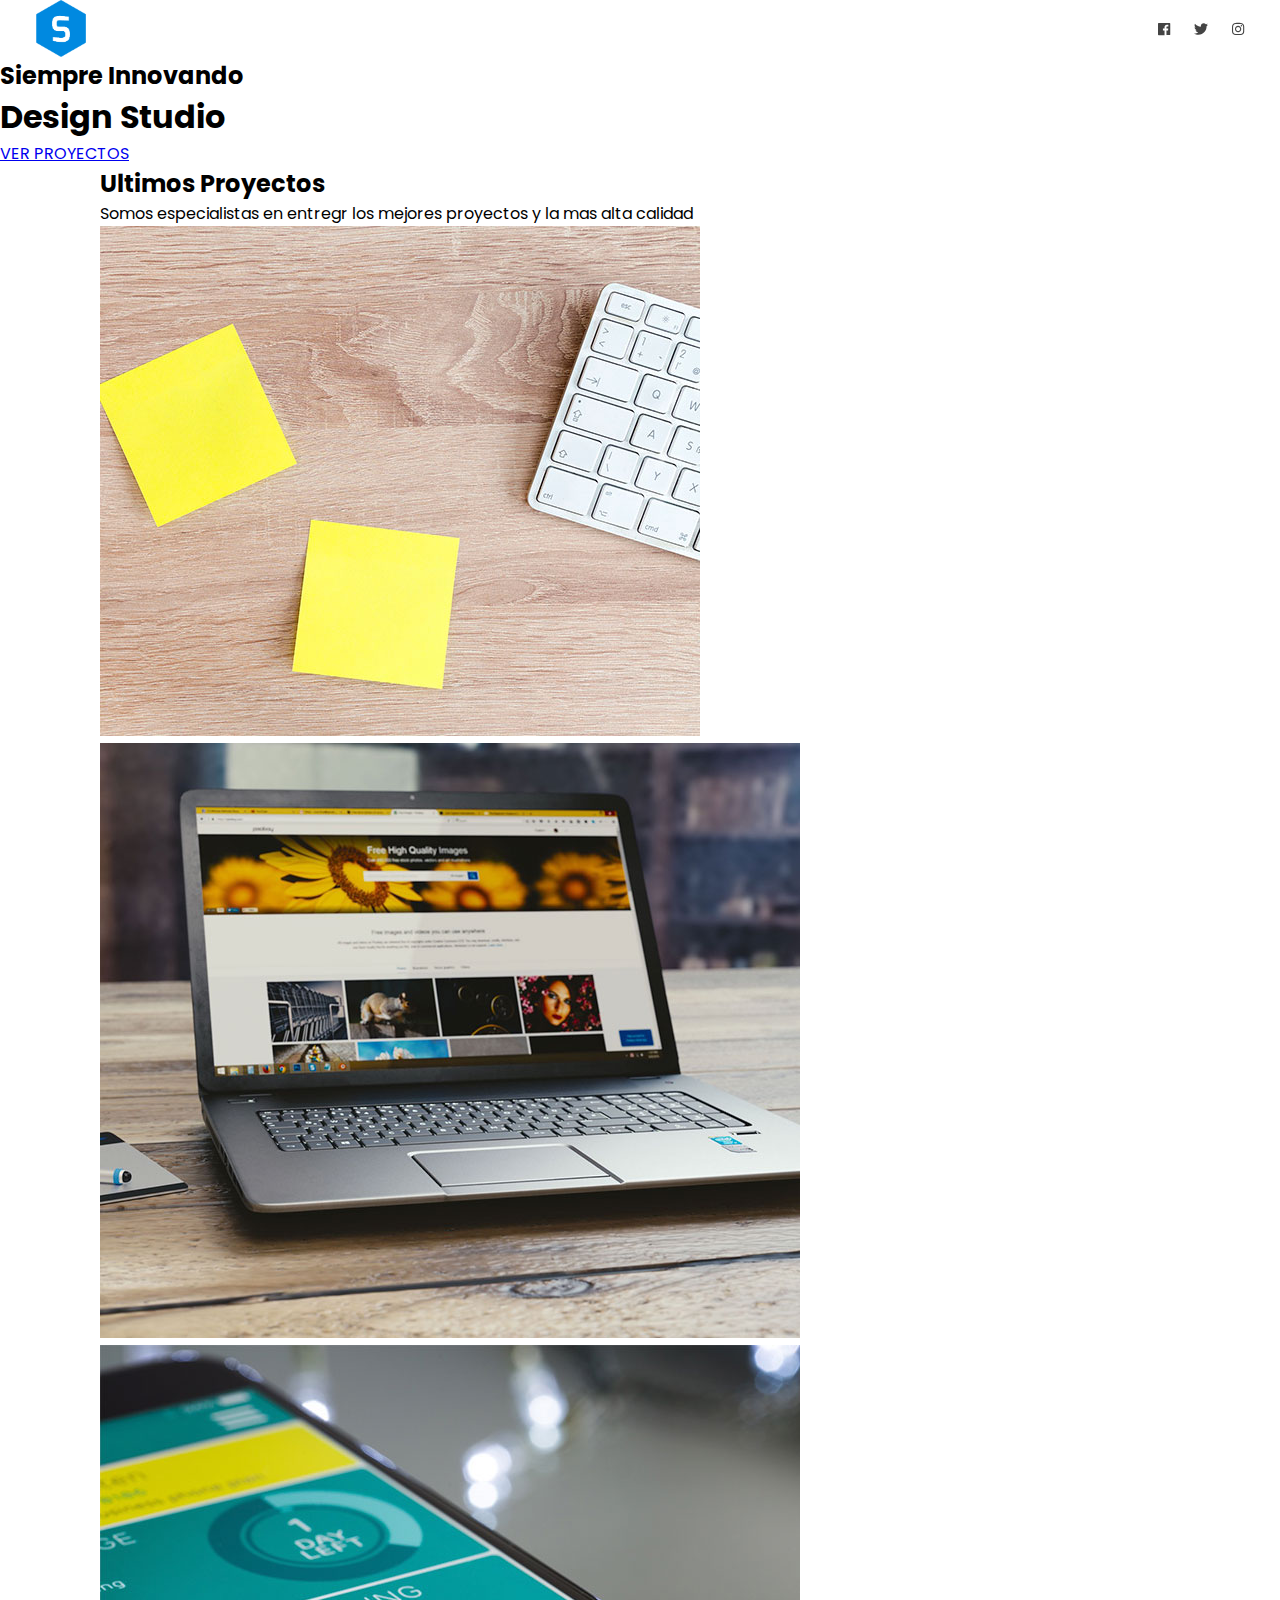
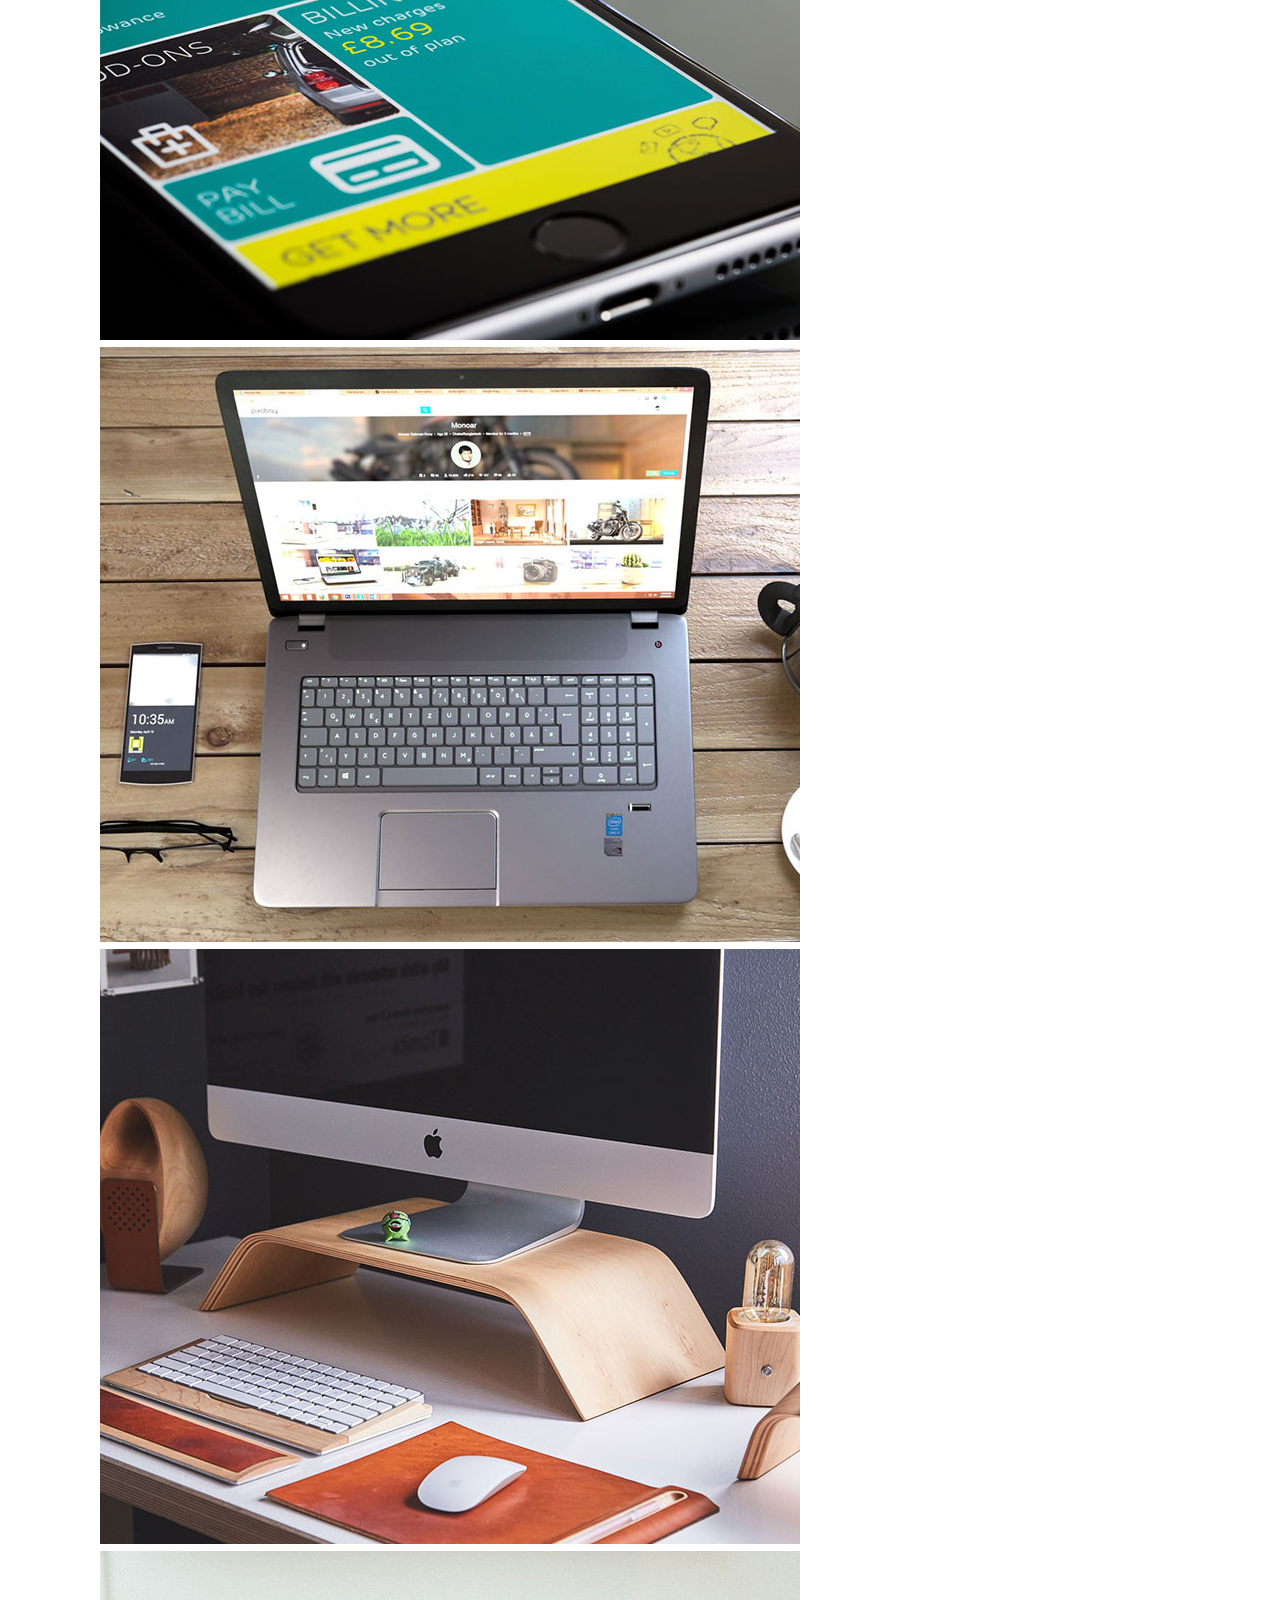
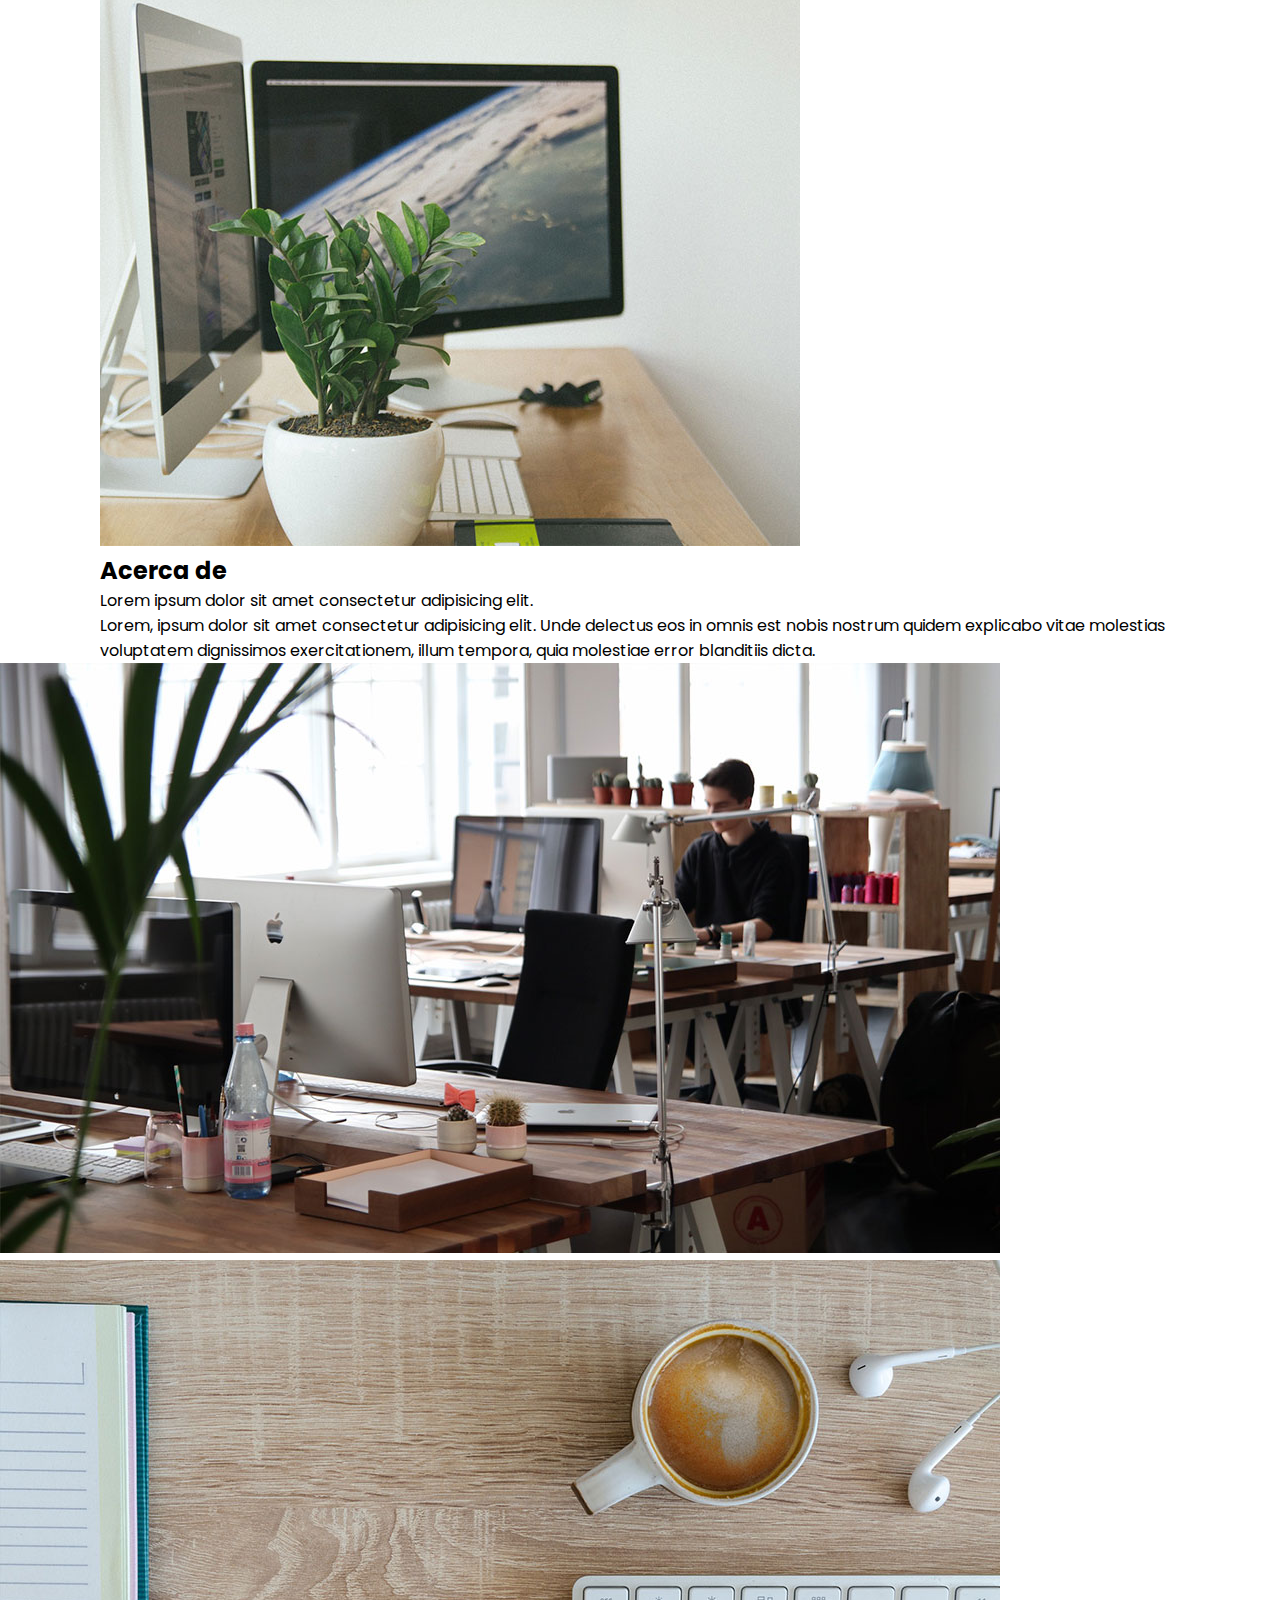
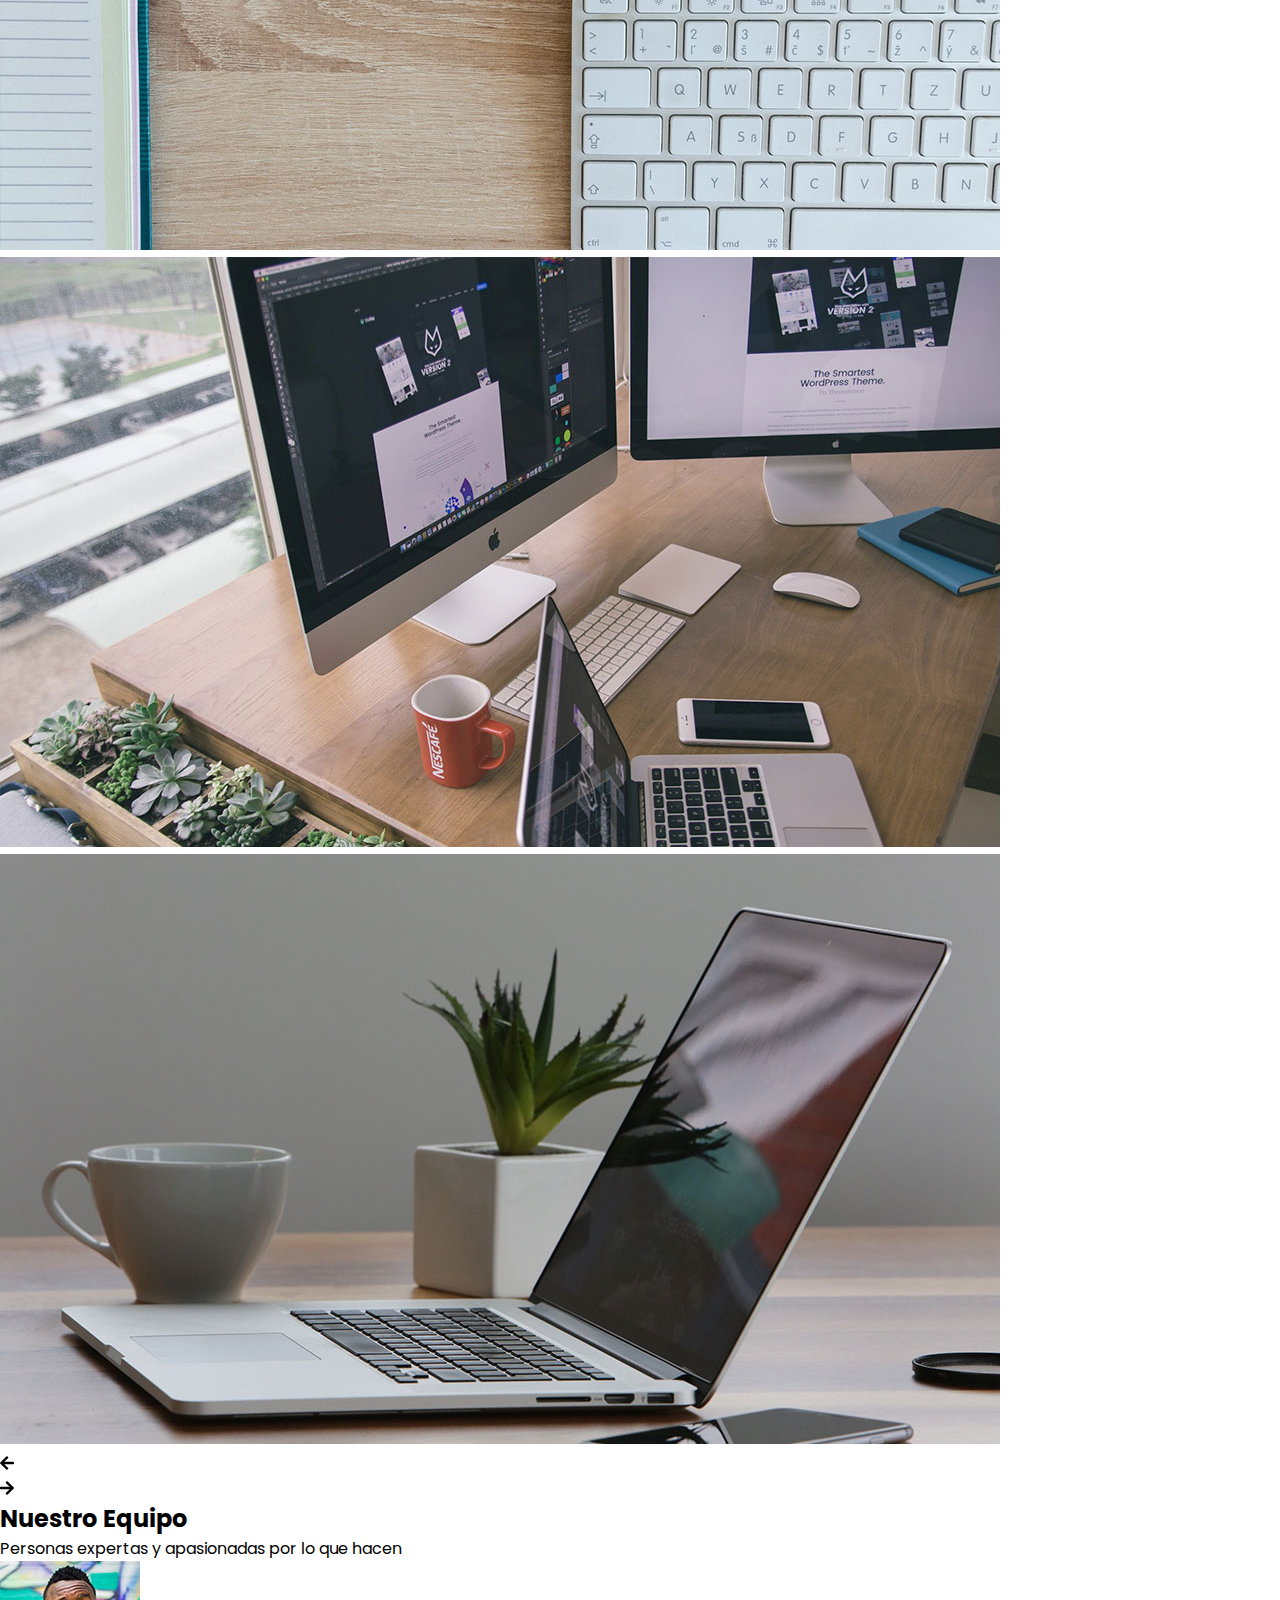
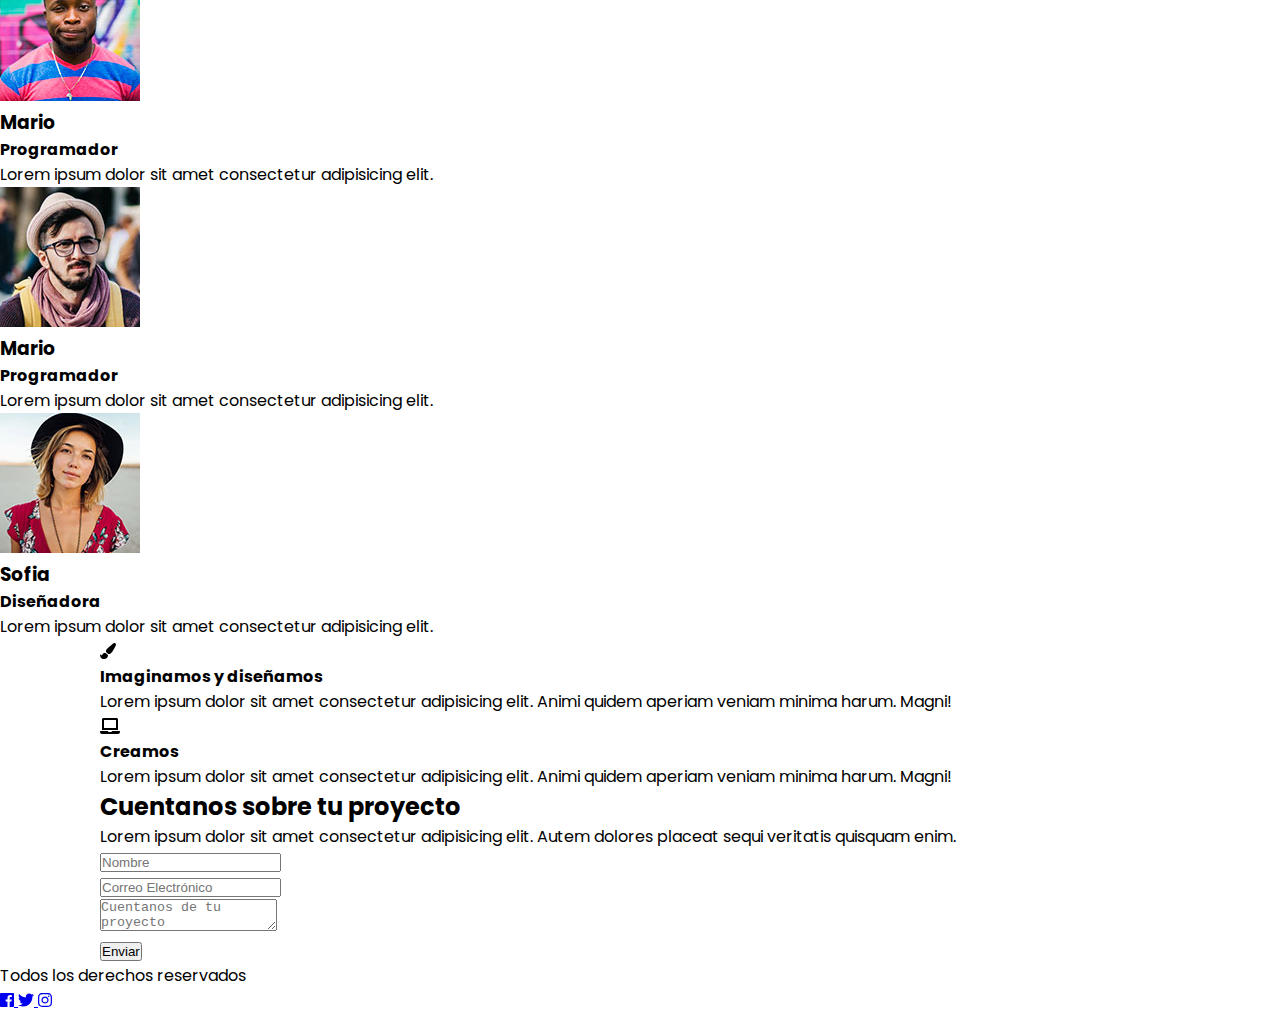
==== index.html @ c98f9ab2 "Estilso encabezado" ====
<!DOCTYPE html>
<html lang="es">

<head>
    <meta charset="UTF-8">
    <meta name="viewport" content="width=device-width, initial-scale=1.0">
    <meta http-equiv="X-UA-Compatible" content="ie=edge">
    <!-- <link rel="stylesheet" href="https://cdnjs.cloudflare.com/ajax/libs/normalize/8.0.1/normalize.min.css" /> -->
    <link rel="stylesheet" href="css/fontawesome.min.css">
    <link href="https://fonts.googleapis.com/css?family=Poppins:300,400,500,700" rel="stylesheet">
    <link rel="stylesheet" href="css/main.css">
    <title>One Page Website</title>
</head>

<body>
    <!-- Enabezado -->
    <header>
        <!-- Version Movil -->
        <div class="menu-mobile">
            <div class="barra">
                <a href="#" class="logo">
                    <img src="img/logotipo.png" alt="Logotipo">
                </a>
                <a href="#" id="btnMenu">
                    <i class="fas fa-bars"></i>
                </a>
            </div>
            <nav class="menu-principal">
                <a href="#" class="volver-arriba">INICIO</a>
                <a href="#" class="scroll-suave">PROYECTOS</a>
                <a href="#" class="scroll-acerdaDe">ACERCA DE</a>
                <a href="#" class="scroll-equipo">NUESTRO EQUIPO</a>
                <a href="#" class="scroll-suave">CONTACTO</a>
            </nav>
        </div>

        <!-- Version Escritorio -->
        <div class="menu-bar-pc">

            <a href="#" class="logo">
                <img src="img/logotipo.png" alt="Logotipo">
            </a>

            <nav class="menu-principal">
                <a href="#" class="volver-arriba">INICIO</a>
                <a href="#" class="scroll-suave">PROYECTOS</a>
                <a href="#" class="scroll-acerdaDe">ACERCA DE</a>
                <a href="#" class="scroll-equipo">NUESTRO EQUIPO</a>
                <a href="#" class="scroll-suave">CONTACTO</a>
            </nav>

            <div class="top-redes">
                <a href="#">
                    <i class="fab fa-facebook"></i>
                </a>
                <a href="#">
                    <i class="fab fa-twitter"></i>
                </a>
                <a href="#">
                    <i class="fab fa-instagram"></i>
                </a>
            </div>

        </div>
    </header>

    <div class="fixed-header" id="fixedheader">

        <a href="#" class="logo">
            <img src="img/logotipo.png" alt="Logotipo">
        </a>

        <nav class="menu-principal">
            <a href="#" class="volver-arriba">INICIO</a>
            <a href="#" class="scroll-suave">PROYECTOS</a>
            <a href="#" class="scroll-acerdaDe">ACERCA DE</a>
            <a href="#" class="scroll-equipo">NUESTRO EQUIPO</a>
            <a href="#" class="scroll-suave">CONTACTO</a>
        </nav>

        <div class="top-redes">
            <a href="#">
                <i class="fab fa-facebook"></i>
            </a>
            <a href="#">
                <i class="fab fa-twitter"></i>
            </a>
            <a href="#">
                <i class="fab fa-instagram"></i>
            </a>
        </div>

    </div>

    <!-- main -->
    <section class="main">
        <!-- Banner principal -->
        <section class="banner-principal">
            <div class="banner" id="banner"> </div>
            <div class="texto-banner">
                <h2>Siempre Innovando</h2>
                <h1>Design Studio</h1>
                <a href="#" class="scroll-suave">VER PROYECTOS</a>
            </div>
        </section>

        <!-- Seccion proyectos -->
        <section class="proyectos" id="proyectos">
            <div class="contenedor">
                <div class="titulo-seccion">
                    <h2>Ultimos Proyectos</h2>
                    <p>Somos especialistas en entregr los mejores proyectos y la mas alta calidad</p>
                </div>
                <div class="galeria-proyectos">
                    <div class="proyecto">
                        <img src="img/proyecto1.jpg" alt="proyecto 1" class="imagen-proyecto">
                    </div>
                    <div class="proyecto">
                        <img src="img/proyecto2.jpg" alt="proyecto 2" class="imagen-proyecto">
                    </div>
                    <div class="proyecto">
                        <img src="img/proyecto3.jpg" alt="proyecto 3" class="imagen-proyecto">
                    </div>
                    <div class="proyecto">
                        <img src="img/proyecto4.jpg" alt="proyecto 4" class="imagen-proyecto">
                    </div>
                    <div class="proyecto">
                        <img src="img/proyecto5.jpg" alt="proyecto 5" class="imagen-proyecto">
                    </div>
                    <div class="proyecto">
                        <img src="img/proyecto6.jpg" alt="proyecto 6" class="imagen-proyecto">
                    </div>
                </div>
            </div>
        </section>

        <!-- Seccion acerca de -->
        <section class="acerca-de" id="acercaDe">
            <div class="contenedor">
                <div class="titulo-seccion">
                    <h2>Acerca de</h2>
                    <p>Lorem ipsum dolor sit amet consectetur adipisicing elit. </p>
                </div>
                <div class="texto-acerca-de">
                    <p>Lorem, ipsum dolor sit amet consectetur adipisicing elit. Unde delectus eos in omnis est nobis
                        nostrum quidem explicabo vitae molestias voluptatem dignissimos exercitationem, illum tempora,
                        quia
                        molestiae error blanditiis dicta.</p>
                </div>
            </div>
        </section>

        <!-- Seccion Slider -->
        <section class="contenedor-slider">
            <div class="slider" id="slider">
                <div class="slide">
                    <img src="img/slide1.jpg" alt="Slide 1">
                </div>
                <div class="slide">
                    <img src="img/slide2.jpg" alt="Slide 2">
                </div>
                <div class="slide">
                    <img src="img/slide3.jpg" alt="Slide 3">
                </div>
                <div class="slide">
                    <img src="img/slide4.jpg" alt="Slide 4">
                </div>
            </div>
            <div class="btn-anterior" id="btnAnterior">
                <i class="fas fa-arrow-left"></i>
            </div>
            <div class="btn-siguiente" id="btnSiguiente">
                <i class="fas fa-arrow-right"></i>
            </div>
        </section>

        <!-- Seccion Nuestro equipo -->
        <section class="nuestro-equipo" id="equipo">
            <div class="contenerdor">
                <div class="titulo-seccion">
                    <h2>Nuestro Equipo</h2>
                    <p>Personas expertas y apasionadas por lo que hacen</p>
                </div>
                <div class="equipo">
                    <!-- Persona 1 -->
                    <div class="persona-equipo">
                        <div class="foto">
                            <img src="img/foto1.jpg" alt="Foto 1">
                        </div>
                        <div class="texto">
                            <h3>Mario</h3>
                            <h4>Programador</h4>
                            <p>Lorem ipsum dolor sit amet consectetur adipisicing elit.</p>
                        </div>
                    </div>
                    <!-- Persona 2 -->
                    <div class="persona-equipo">
                        <div class="foto">
                            <img src="img/foto2.jpg" alt="Foto 2">
                        </div>
                        <div class="texto">
                            <h3>Mario</h3>
                            <h4>Programador</h4>
                            <p>Lorem ipsum dolor sit amet consectetur adipisicing elit.</p>
                        </div>
                    </div>
                    <!-- Persona 3 -->
                    <div class="persona-equipo">
                        <div class="foto">
                            <img src="img/foto3.jpg" alt="Foto 2">
                        </div>
                        <div class="texto">
                            <h3>Sofia</h3>
                            <h4>Diseñadora</h4>
                            <p>Lorem ipsum dolor sit amet consectetur adipisicing elit.</p>
                        </div>
                    </div>
                </div>
            </div>
        </section>

        <!-- Seccion Informacion extra -->
        <section class="infor-extra">
            <div class="contenedor">
                <div class="info">

                    <div class="contenido-info">
                        <div class="icono-info">
                            <i class="fas fa-paint-brush"></i>
                        </div>
                        <div class="texto-info">
                            <h4>Imaginamos y diseñamos</h4>
                            <p>Lorem ipsum dolor sit amet consectetur adipisicing elit. Animi quidem aperiam veniam
                                minima harum. Magni!</p>
                        </div>
                    </div>

                    <div class="contenido-info">
                        <div class="icono-info">
                            <i class="fas fa-laptop"></i>
                        </div>
                        <div class="texto-info">
                            <h4>Creamos</h4>
                            <p>Lorem ipsum dolor sit amet consectetur adipisicing elit. Animi quidem aperiam veniam
                                minima harum. Magni!</p>
                        </div>
                    </div>

                </div>
                <div class="foto"></div>
            </div>
        </section>

        <!-- Seccion contacto -->
        <div class="contacto" id="contacto">
            <div class="contenedor">
                <div class="contenedor-formulario">
                    <div class="formulario">
                        <h2>Cuentanos sobre tu proyecto</h2>
                        <p>Lorem ipsum dolor sit amet consectetur adipisicing elit. Autem dolores placeat sequi
                            veritatis quisquam enim.</p>
                        <form>
                            <div>
                                <input type="text" name="nombre" placeholder="Nombre">
                            </div>
                            <div>
                                <input type="email" name="email" placeholder="Correo Electrónico">
                            </div>
                            <div>
                                <textarea name="mensaje" placeholder="Cuentanos de tu proyecto"></textarea>
                            </div>
                            <div>
                                <input type="submit" name="enviar" value="Enviar">
                            </div>
                        </form>
                    </div>

                    <div class="foto">

                    </div>
                </div>
            </div>
        </div>

    </section>

    <footer>
        <div class="copy">
            <p>Todos los derechos reservados</p>
        </div>
        <div class="footer-redes">
            <a href="#">
                <i class="fab fa-facebook"></i>
            </a>
            <a href="#">
                <i class="fab fa-twitter"></i>
            </a>
            <a href="#">
                <i class="fab fa-instagram"></i>
            </a>
        </div>
    </footer>

    <script src="js/jquery-3.3.1.min.js"></script>
    <script src="js/all.min.js"></script>
    <script src="js/prefixfree.min.js"></script>
    <!-- <script src="js/fontawesome.min.js"></script> -->
</body>

</html>
---- css/main.css ----
/* Estilo Generales */
* {
    margin: 0;
    padding: 0;
    box-sizing: border-box;
}

body {
    font-family: 'Poppins', sans-serif;
    font-size: 16px;
}

.contenedor {
    width: 90%;
    max-width: 1080px;
    margin: 0 auto;
}

/* Estilos encabezado */
.menu-bar-pc {
    width: 100%;
    min-height: 68;
    border-bottom: 1px solid rgba(255, 255, 255, 0.15);
    padding: 0 36px;
    background: transparent;
    display: flex;
    flex-direction: row;
    justify-content: space-between;
    align-items: center;
    /* z.index funciona ala mano con position */
    position: relative;
    z-index: 100;
}

.logo {
    display: inline-block;
    width: 50px;
}

.logo img {
    width: 100%;
    vertical-align: top;
}

.menu-principal a, .top-redes a {
    display: inline-block;
    padding: 0 10px;
    color: #fff;
    text-decoration: none;
    font-weight: 500;
    font-size: 0.875rem;
    letter-spacing: 0;
    line-height: 1.5rem;
    transition: all .3s ease;
}

.menu-principal a:last-child, .top-redes a:last-child {
    padding-right: 0;
}

.top-redes a i {
    font-size: 1rem;
}

.menu-principal a:hover, .top-redes a:hover {
    color: #0089e0;
}

.fixed-header {
    width: 100%;
    min-height: 68px;
    border-bottom: 1px solid rgba(204, 204, 204, 0.5);
    padding: 0 36px;
    background: #fff;
    display: flex;
    flex-direction: row;
    justify-content: space-between;
    align-items: center;
    position: fixed;
    top: 0;
    z-index: 100;
    transition: all .4s ease;
    margin-top: -68px;
}

.fixed-header .menu-principal a, .top-redes a {
    color: #444444;
}

.fixed-header .menu-principal a:hover, .top-redes a:hover {
    color: #0089e0;
}

/* Menu Movil */
.menu-mobile {
    display: none;
}
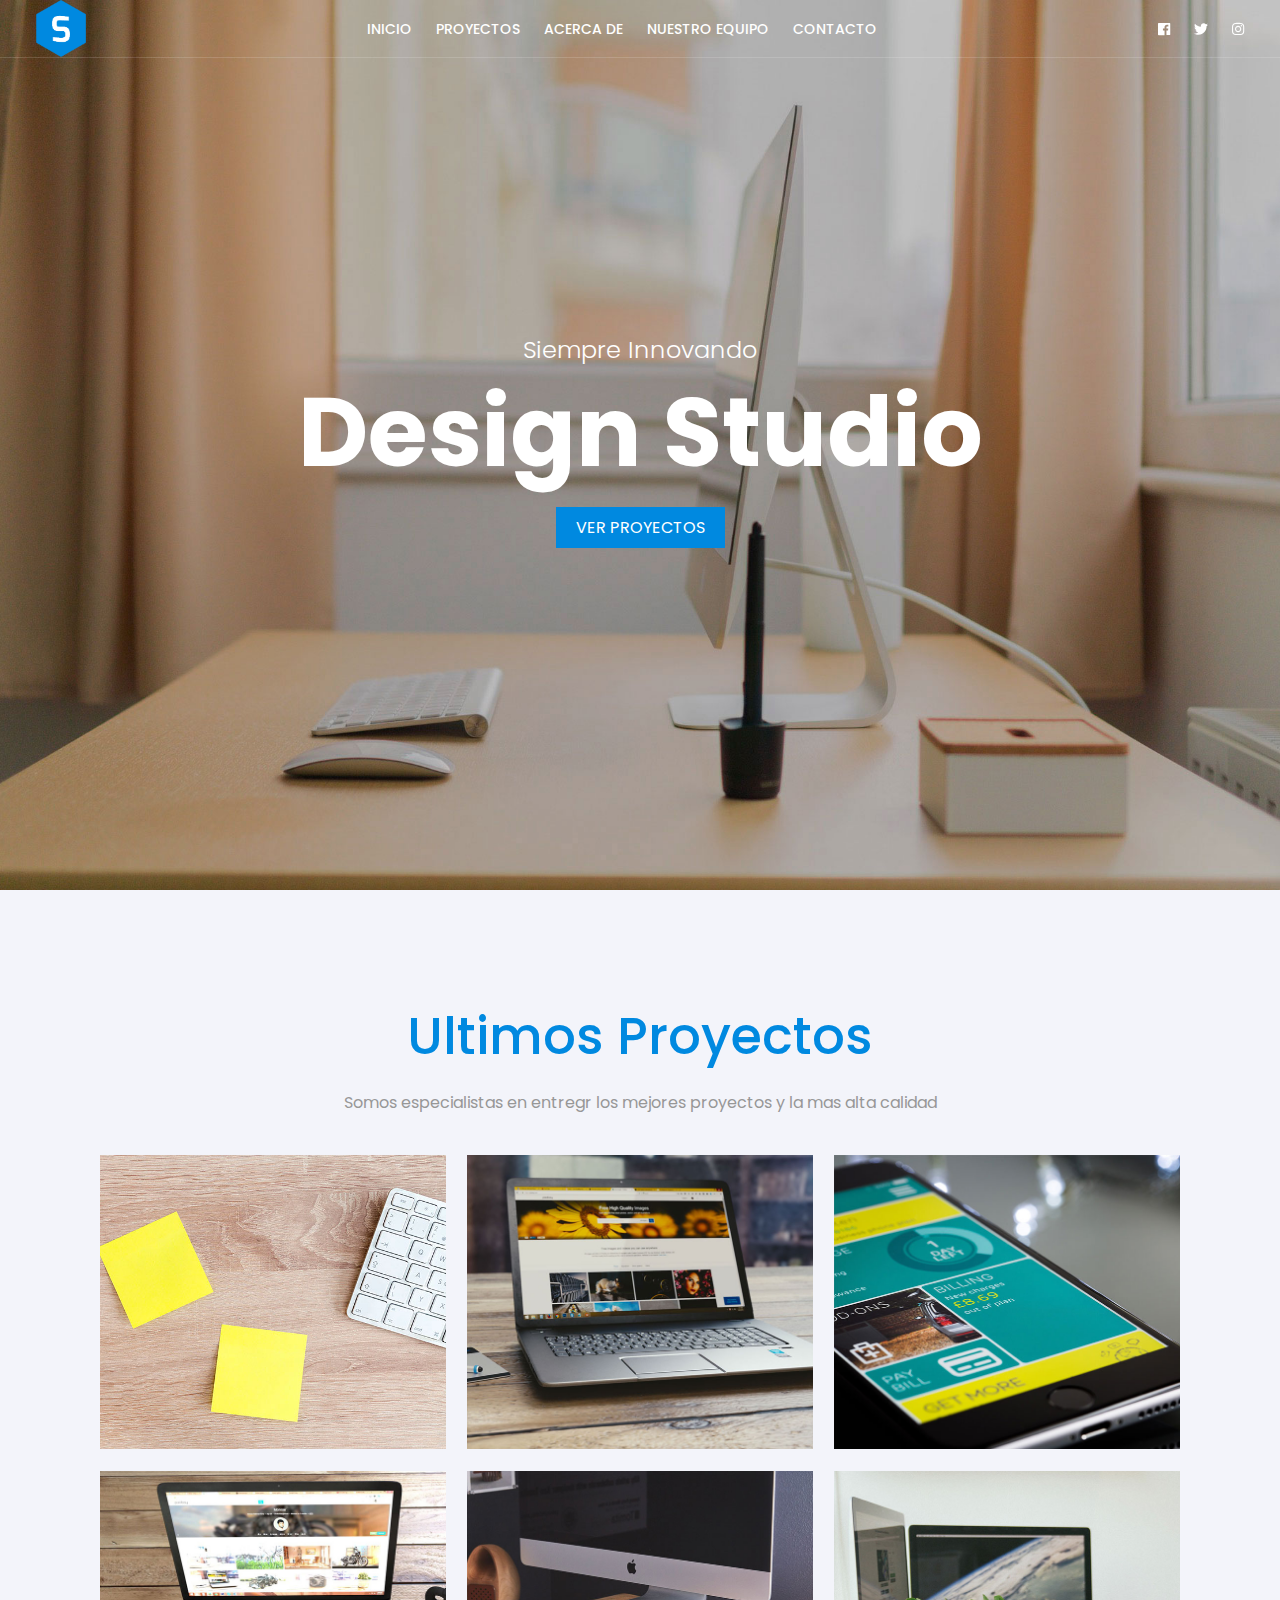
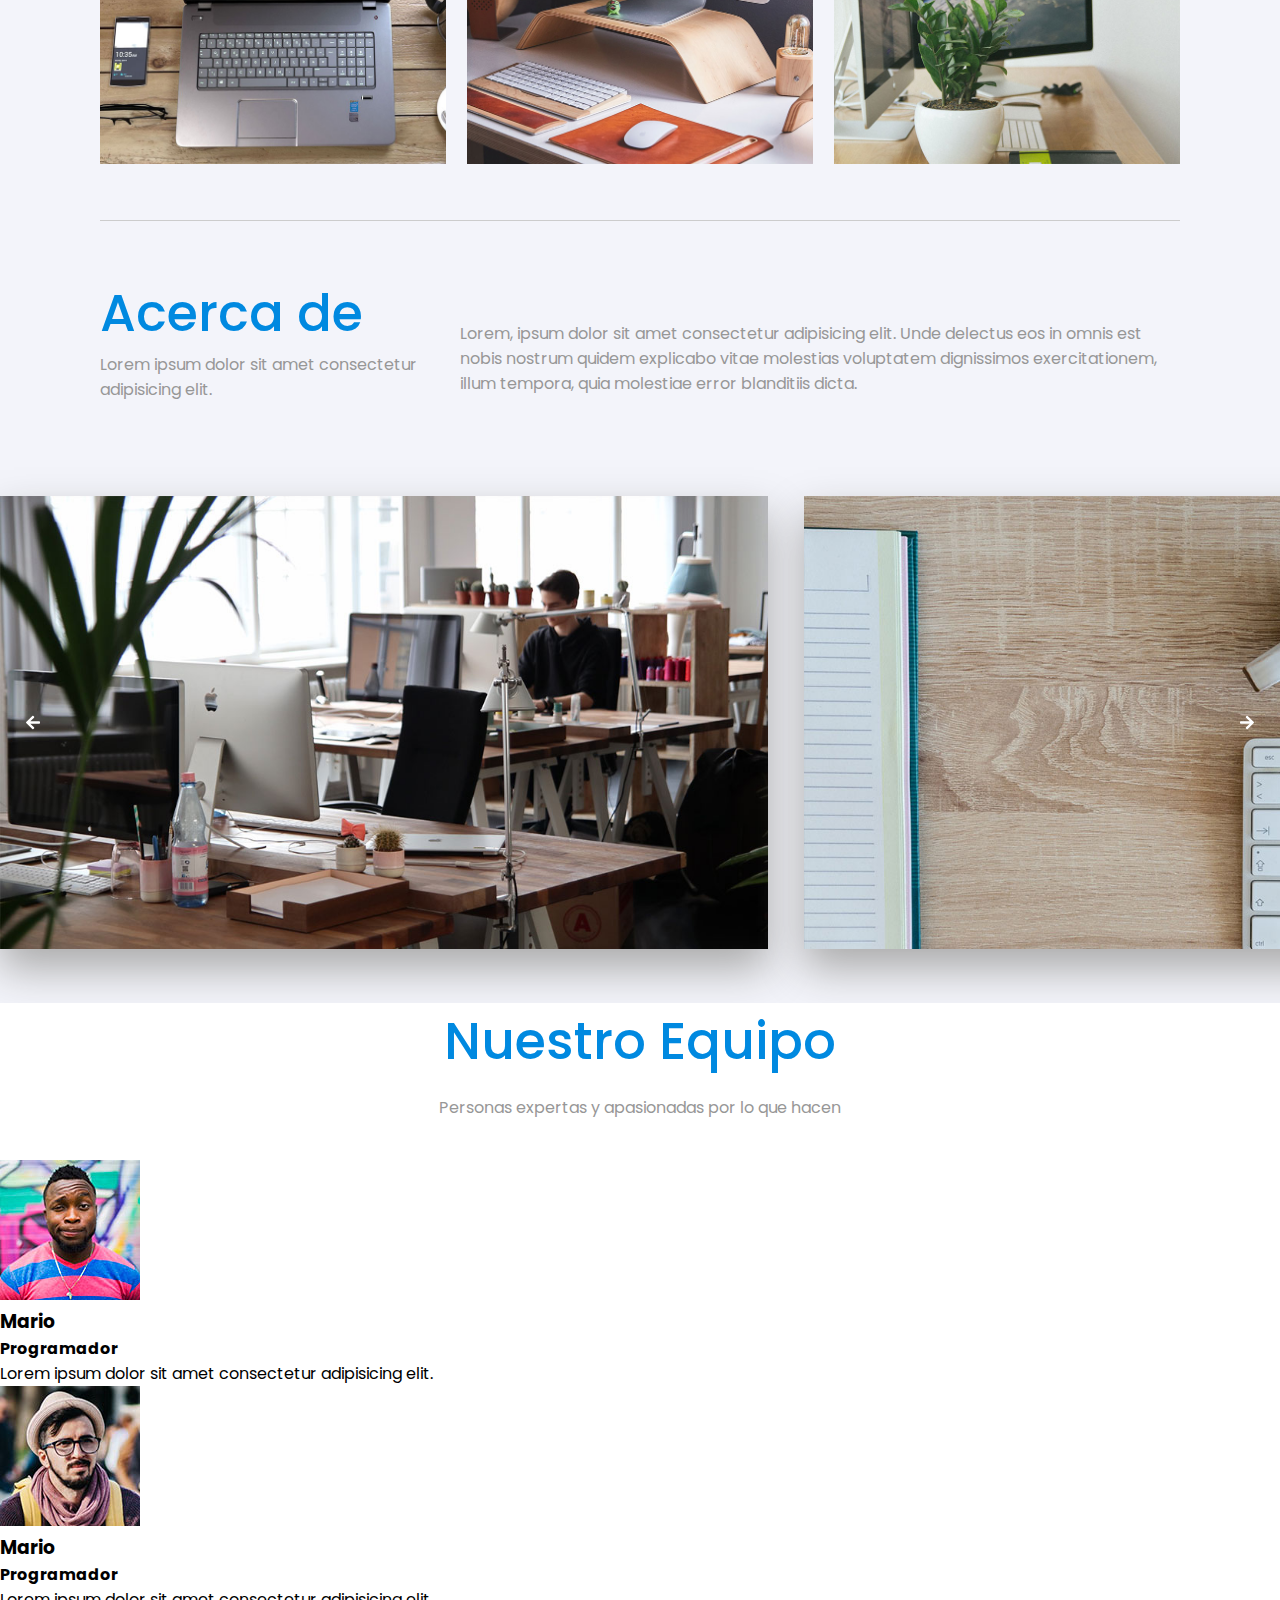
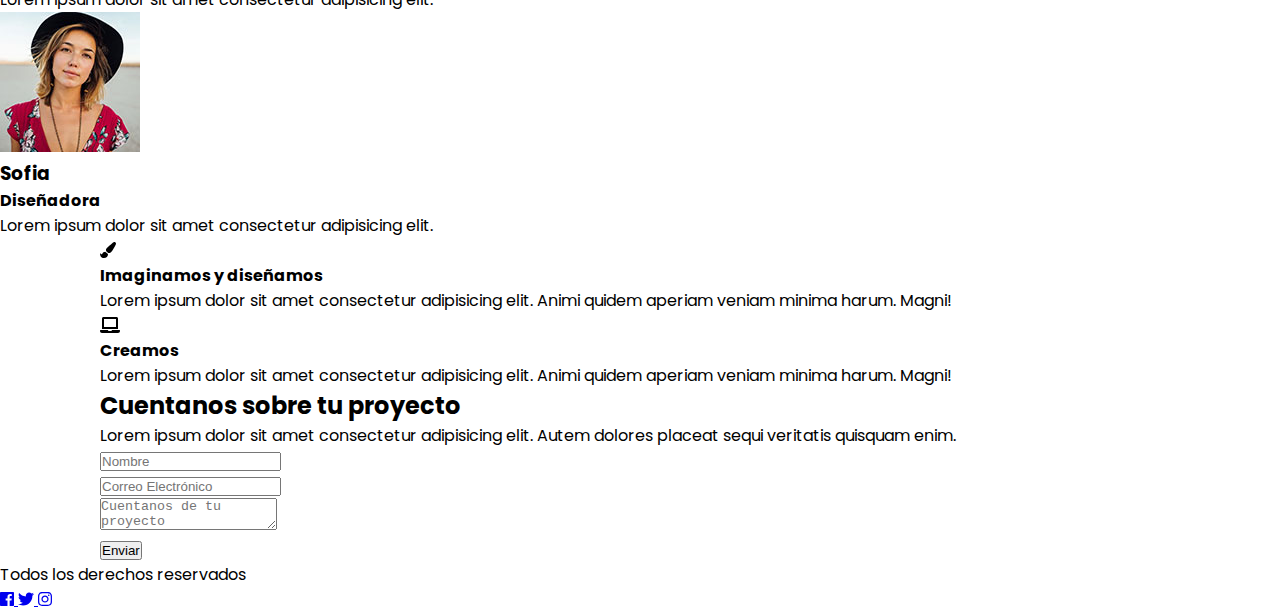
==== commit 4405ba6b: "Agregando estilos a la seccion del slider" ====
--- a/index.html
+++ b/index.html
@@ -167,10 +167,10 @@
                 </div>
             </div>
             <div class="btn-anterior" id="btnAnterior">
-                <i class="fas fa-arrow-left"></i>
+                <i class="fa fa-arrow-left" aria-hidden="true"></i>
             </div>
             <div class="btn-siguiente" id="btnSiguiente">
-                <i class="fas fa-arrow-right"></i>
+                <i class="fa fa-arrow-right" aria-hidden="true"></i>
             </div>
         </section>
 
--- a/css/main.css
+++ b/css/main.css
@@ -1,4 +1,5 @@
 /* Estilo Generales */
+
 * {
     margin: 0;
     padding: 0;
@@ -16,7 +17,26 @@
     margin: 0 auto;
 }
 
+.titulo-seccion {
+    text-align: center;
+    margin-bottom: 40px;
+}
+
+.titulo-seccion h2 {
+    color: #0089e0;
+    font-size: 3.215rem;
+    margin-bottom: 15px;
+    font-weight: 500;
+}
+
+.titulo-seccion p {
+    color: #979797;
+    font-size: 1rem;
+    font-weight: 400;
+}
+
 /* Estilos encabezado */
+
 .menu-bar-pc {
     width: 100%;
     min-height: 68;
@@ -42,7 +62,8 @@
     vertical-align: top;
 }
 
-.menu-principal a, .top-redes a {
+.menu-principal a,
+.top-redes a {
     display: inline-block;
     padding: 0 10px;
     color: #fff;
@@ -54,7 +75,8 @@
     transition: all .3s ease;
 }
 
-.menu-principal a:last-child, .top-redes a:last-child {
+.menu-principal a:last-child,
+.top-redes a:last-child {
     padding-right: 0;
 }
 
@@ -62,7 +84,8 @@
     font-size: 1rem;
 }
 
-.menu-principal a:hover, .top-redes a:hover {
+.menu-principal a:hover,
+.top-redes a:hover {
     color: #0089e0;
 }
 
@@ -83,15 +106,196 @@
     margin-top: -68px;
 }
 
-.fixed-header .menu-principal a, .top-redes a {
+.fixed-header .menu-principal a,
+.fixed-header .top-redes a {
     color: #444444;
 }
 
-.fixed-header .menu-principal a:hover, .top-redes a:hover {
+.fixed-header .menu-principal a:hover,
+.top-redes a:hover {
     color: #0089e0;
 }
 
 /* Menu Movil */
+
 .menu-mobile {
     display: none;
+}
+
+/* Estilos MAIN */
+
+/* Banner principal */
+
+.main {
+    width: 100%;
+    margin-top: -68px;
+}
+
+.main .banner-principal {
+    width: 100%;
+    position: relative;
+}
+
+.main .banner-principal .banner {
+    width: 100%;
+    height: 100vh;
+    background-image: url('../img/banner.jpg');
+    background-repeat: no-repeat;
+    background-position: center;
+    background-size: cover;
+    background-attachment: fixed;
+}
+
+.main .banner-principal .texto-banner {
+    display: inline-block;
+    width: 90%;
+    position: absolute;
+    top: 50%;
+    left: 50%;
+    transform: translate(-50%, -50%);
+    text-align: center;
+}
+
+.main .banner-principal .texto-banner h2 {
+    font-weight: 300;
+    color: #fff;
+    margin-bottom: 20px;
+}
+
+.main .banner-principal .texto-banner h1 {
+    font-size: 6.0625rem;
+    font-weight: 700;
+    line-height: 90px;
+    color: #fff;
+    margin-bottom: 30px;
+}
+
+.main .banner-principal .texto-banner a {
+    text-decoration: none;
+    display: inline-block;
+    padding: 8px 20px;
+    background: #0089e0;
+    color: #fff;
+    transition: all .7s ease;
+}
+
+.main .banner-principal .texto-banner a:hover {
+    background: #fff;
+    color: #0089e0;
+}
+
+/* Proyectos */
+
+.main .proyectos {
+    background: #f3f4fa;
+    padding: 108px 0 54px 0;
+}
+
+.main .proyectos .galeria-proyectos {
+    display: flex;
+    flex: row;
+    flex-wrap: wrap;
+    justify-content: space-between;
+    padding-bottom: 34px;
+    border-bottom: 1px solid #ccc;
+}
+
+.main .proyectos .galeria-proyectos .proyecto {
+    width: 32%;
+    margin-bottom: 2%;
+    cursor: pointer;
+}
+
+.main .proyectos .galeria-proyectos .proyecto img {
+    width: 100%;
+    vertical-align: top;
+}
+
+/* Modal fondos proyectos*/
+
+/* Seccion acerca de */
+
+.main .acerca-de {
+    background: #f3f4fa;
+}
+
+.main .acerca-de .contenedor {
+    display: flex;
+    flex-direction: row;
+    flex-wrap: wrap;
+    align-items: center;
+}
+
+.main .acerca-de .contenedor .titulo-seccion {
+    width: 33.33%;
+    text-align: left;
+}
+
+.main .acerca-de .contenedor .titulo-seccion h2 {
+    margin-bottom: 0;
+}
+
+.main .acerca-de .texto-acerca-de {
+    width: 66.66%;
+    text-align: left;
+}
+
+.main .acerca-de .texto-acerca-de p {
+    color: #979797;
+    font-size: 1rem;
+    font-weight: 400;
+}
+
+/* Seccion slider */
+
+.main .contenedor-slider {
+    width: 100%;
+    overflow: hidden;
+    background: #F3F4FA;
+    padding: 54px 0;
+    position: relative;
+}
+
+.main .contenedor-slider .slider {
+    width: 400%;
+    display: flex;
+}
+
+.main .contenedor-slider .slider .slide {
+    width: 15%;
+    max-width: 950px;
+    margin-right: 0.7%;
+    box-shadow: 0px 20px 40px #aaa;
+}
+
+.main .contenedor-slider .slider .slide img {
+    width: 100%;
+    vertical-align: top;
+}
+
+.main .contenedor-slider .btn-anterior,
+.main .contenedor-slider .btn-siguiente {
+    display: inline-block;
+    cursor: pointer;
+    position: absolute;
+    top: 50%;
+    transform: translateY(-50%);
+}
+
+.main .contenedor-slider .btn-anterior {
+    left: 2%;
+}
+
+.main .contenedor-slider .btn-siguiente {
+    right: 2%;
+}
+
+.main .contenedor-slider .btn-anterior .fa-arrow-left,
+.main .contenedor-slider .btn-siguiente .fa-arrow-right {
+    color: #fff;
+}
+
+.main .contenedor-slider .btn-anterior .fa-arrow-left:hover,
+.main .contenedor-slider .btn-siguiente .fa-arrow-right:hover {
+    color: #0089E0;
 }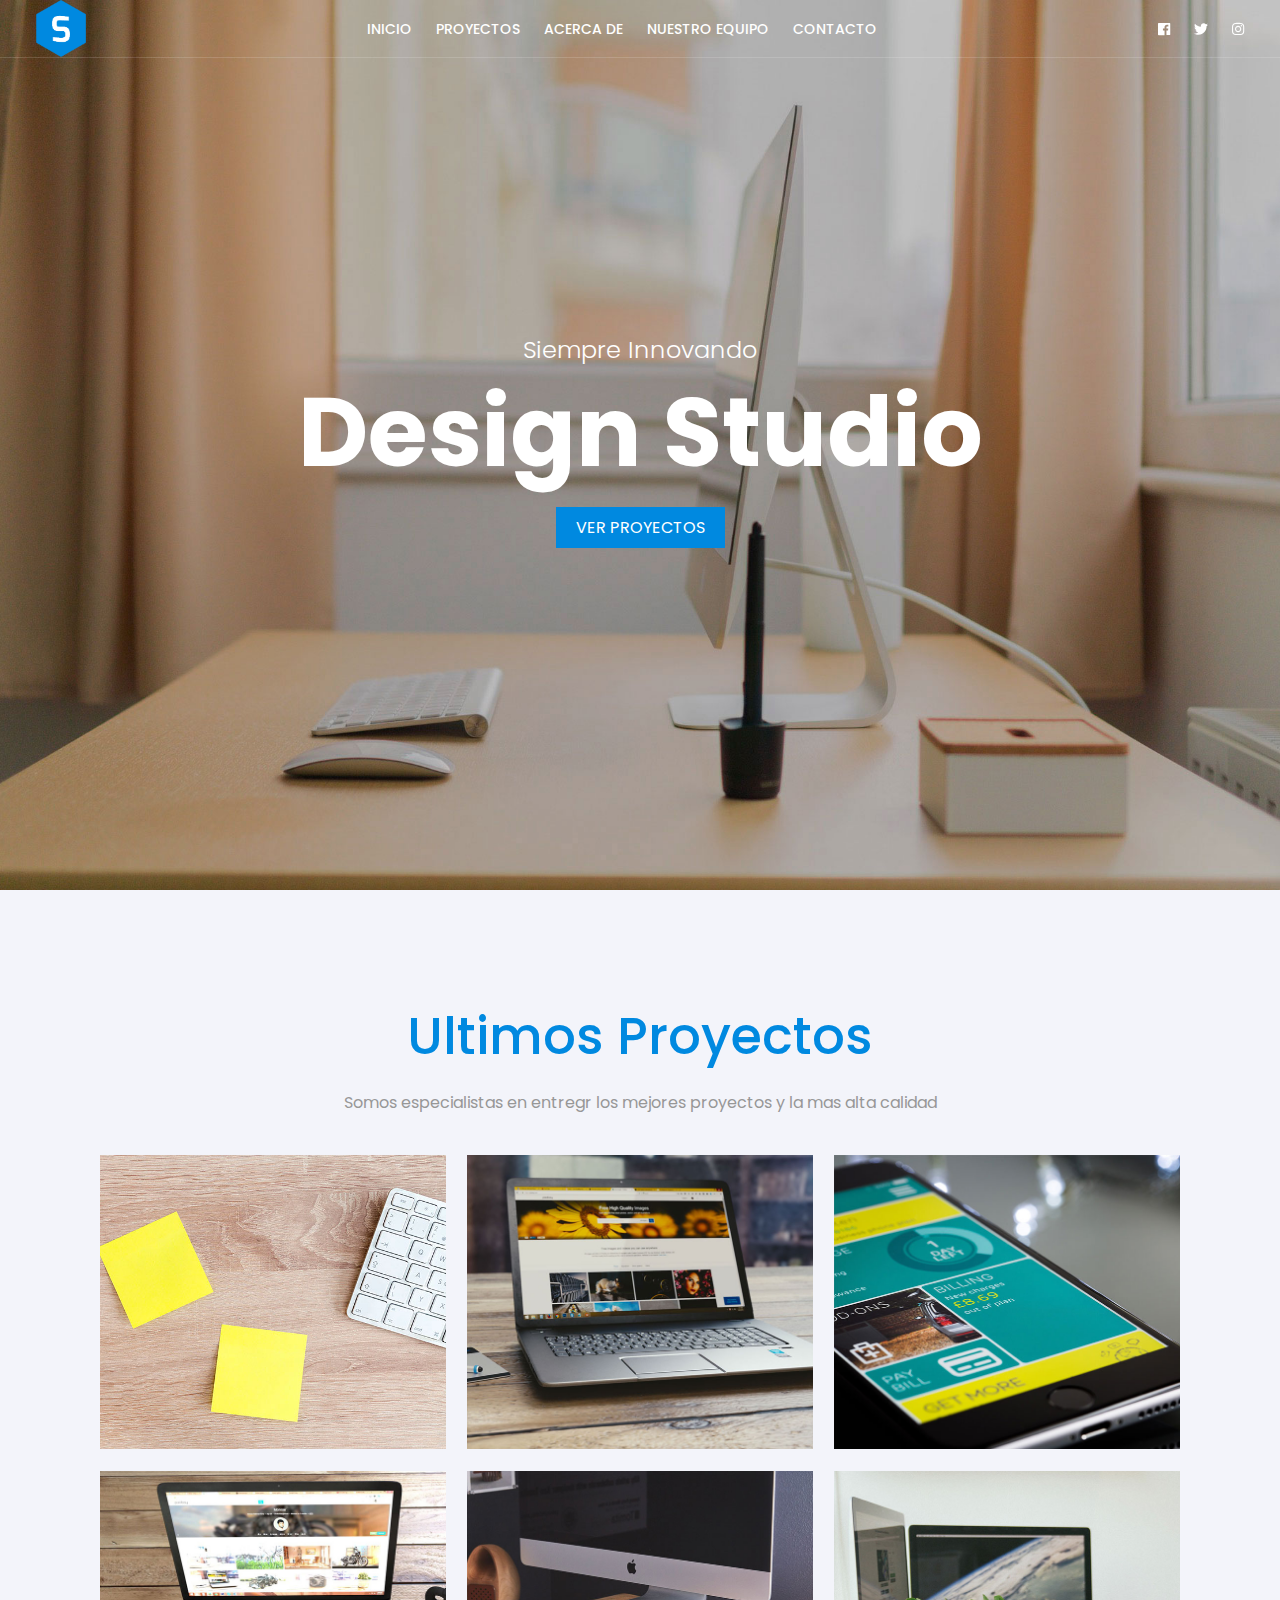
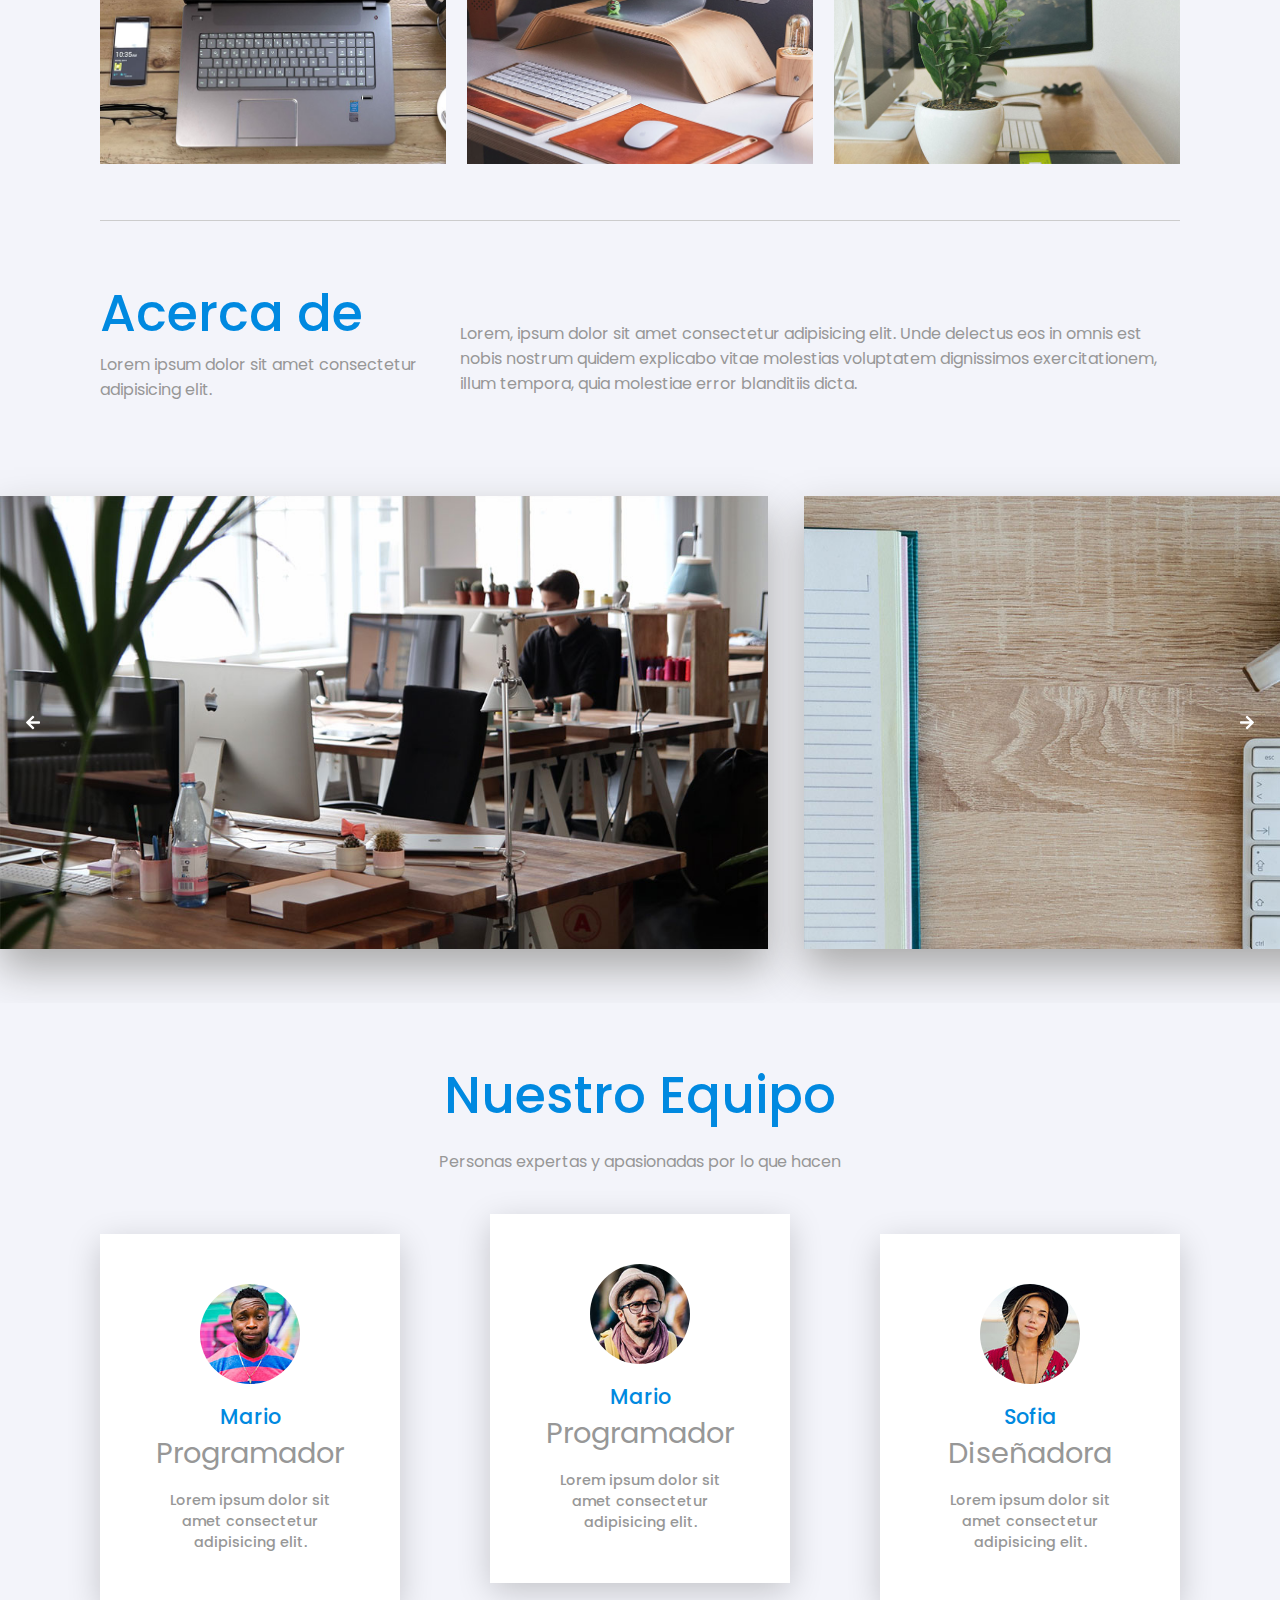
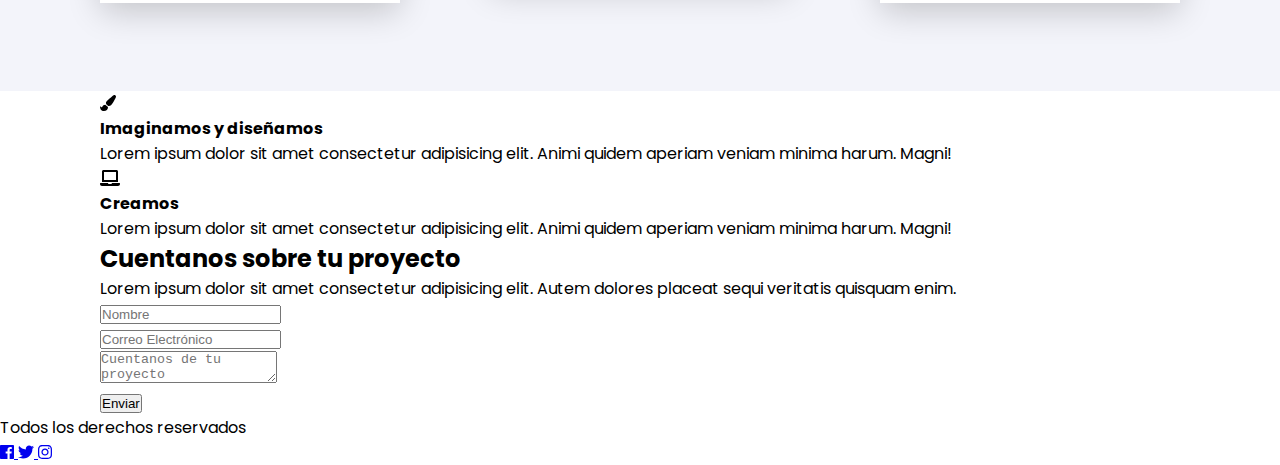
==== commit a298a4f3: "Aplicacion estilso ala seccion nuestro equipo" ====
--- a/index.html
+++ b/index.html
@@ -176,7 +176,7 @@
 
         <!-- Seccion Nuestro equipo -->
         <section class="nuestro-equipo" id="equipo">
-            <div class="contenerdor">
+            <div class="contenedor">
                 <div class="titulo-seccion">
                     <h2>Nuestro Equipo</h2>
                     <p>Personas expertas y apasionadas por lo que hacen</p>
@@ -215,6 +215,7 @@
                             <p>Lorem ipsum dolor sit amet consectetur adipisicing elit.</p>
                         </div>
                     </div>
+
                 </div>
             </div>
         </section>
--- a/css/main.css
+++ b/css/main.css
@@ -298,4 +298,65 @@
 .main .contenedor-slider .btn-anterior .fa-arrow-left:hover,
 .main .contenedor-slider .btn-siguiente .fa-arrow-right:hover {
     color: #0089E0;
+}
+
+/* Seccion nuestros equipo */
+
+.main .nuestro-equipo {
+    background: #F3F4FA;
+    padding-top: 54px;
+    padding-bottom: 108px;
+}
+
+.main .nuestro-equipo .equipo {
+    display: flex;
+    flex-direction: row;
+    flex-wrap: wrap;
+    justify-content: space-between;
+}
+
+.main .nuestro-equipo .equipo .persona-equipo:first-child,
+.main .nuestro-equipo .equipo .persona-equipo:last-child {
+    position: relative;
+    top: 20px;
+}
+
+.main .nuestro-equipo .equipo .persona-equipo {
+    background: #fff;
+    padding: 50px;
+    width: 100%;
+    max-width: 300px;
+    box-shadow: 0px 9px 32px -1px rgba(0, 0, 0, 0.2);
+    text-align: center;
+}
+
+.main .nuestro-equipo .equipo .persona-equipo .foto {
+    width: 50%;
+    max-width: 100px;
+    display: inline-block;
+    margin-bottom: 10px;
+}
+
+.main .nuestro-equipo .equipo .persona-equipo .foto img {
+    width: 100%;
+    border-radius: 100%;
+}
+
+.main .nuestro-equipo .equipo .persona-equipo .texto h3 {
+    font-size: 1.3rem;
+    font-weight: 500;
+    color: #0089E0;
+}
+
+.main .nuestro-equipo .equipo .persona-equipo .texto h4 {
+    font-size: 1.8rem;
+    font-weight: 400;
+    color: #979797;
+    margin-bottom: 15px;
+}
+
+.main .nuestro-equipo .equipo .persona-equipo .texto p {
+    font-size: 0.9rem;
+    font-weight: 500;
+    color: #979797;
 }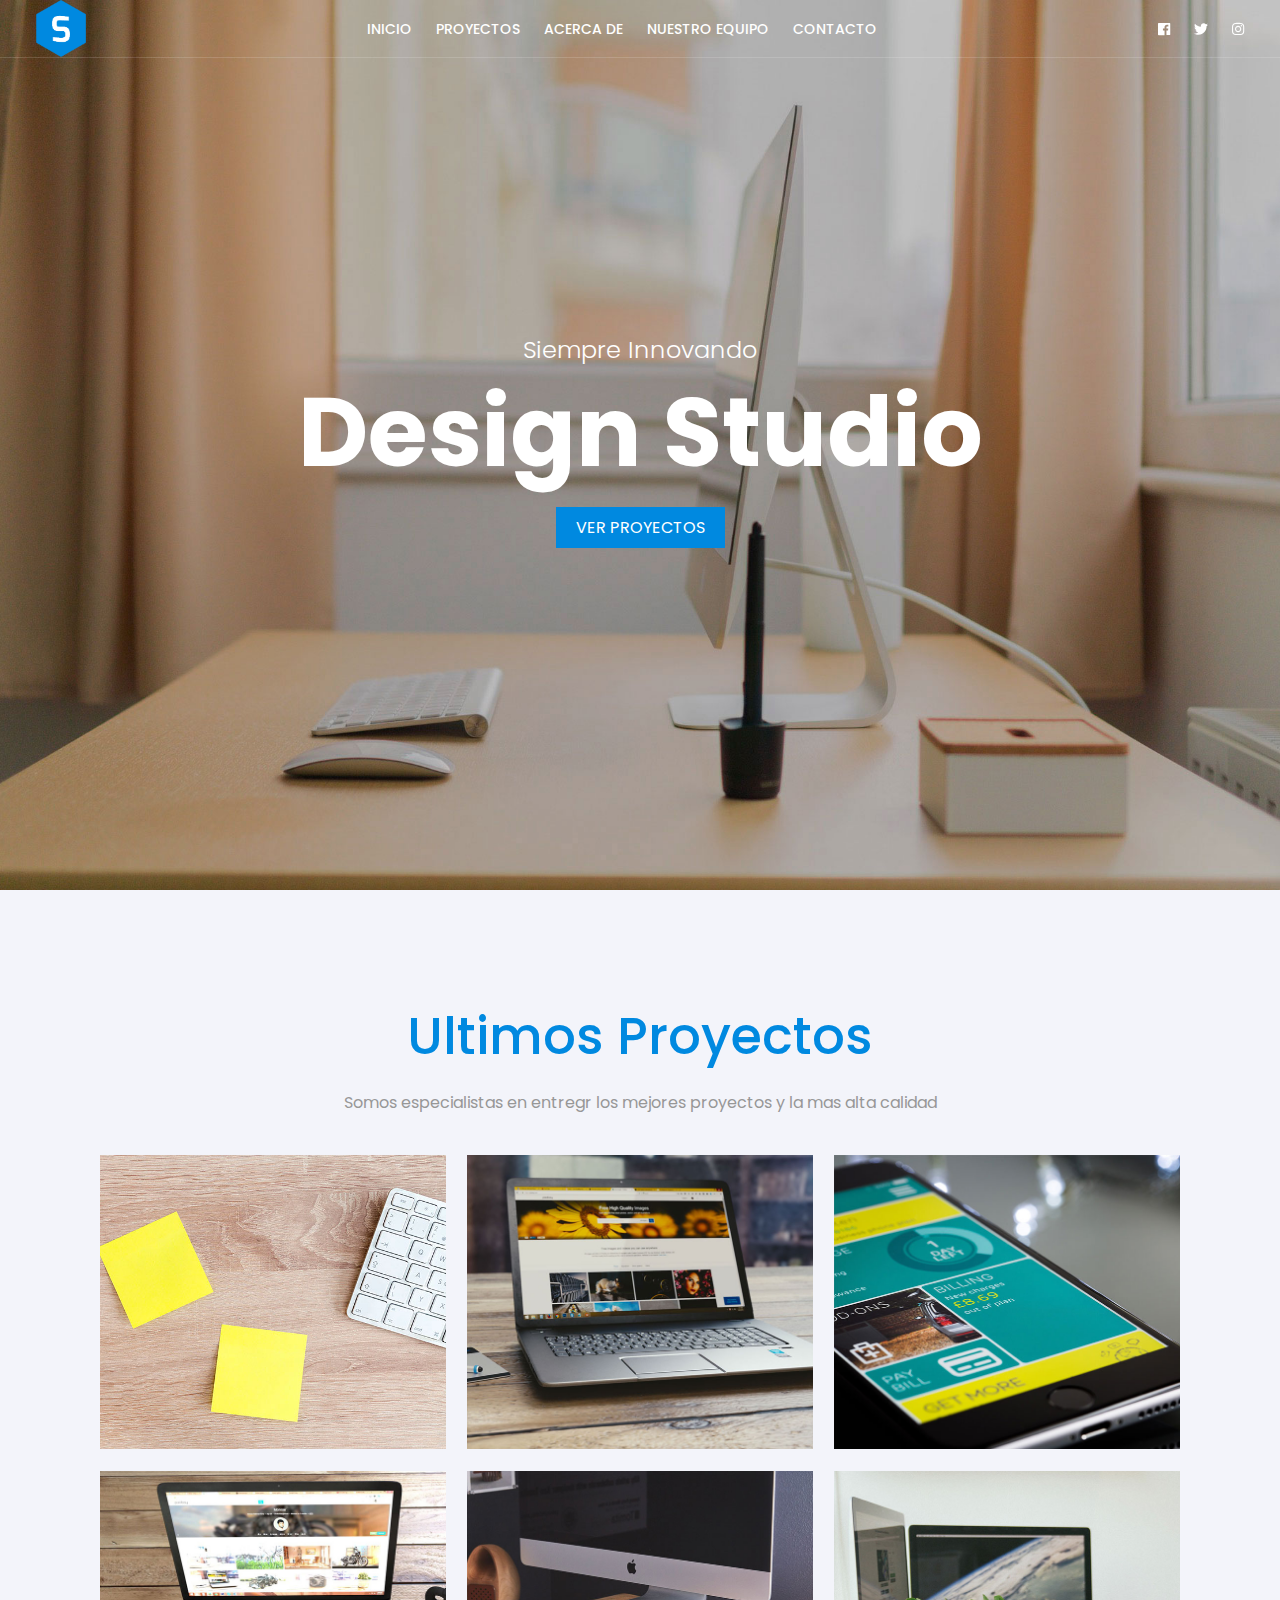
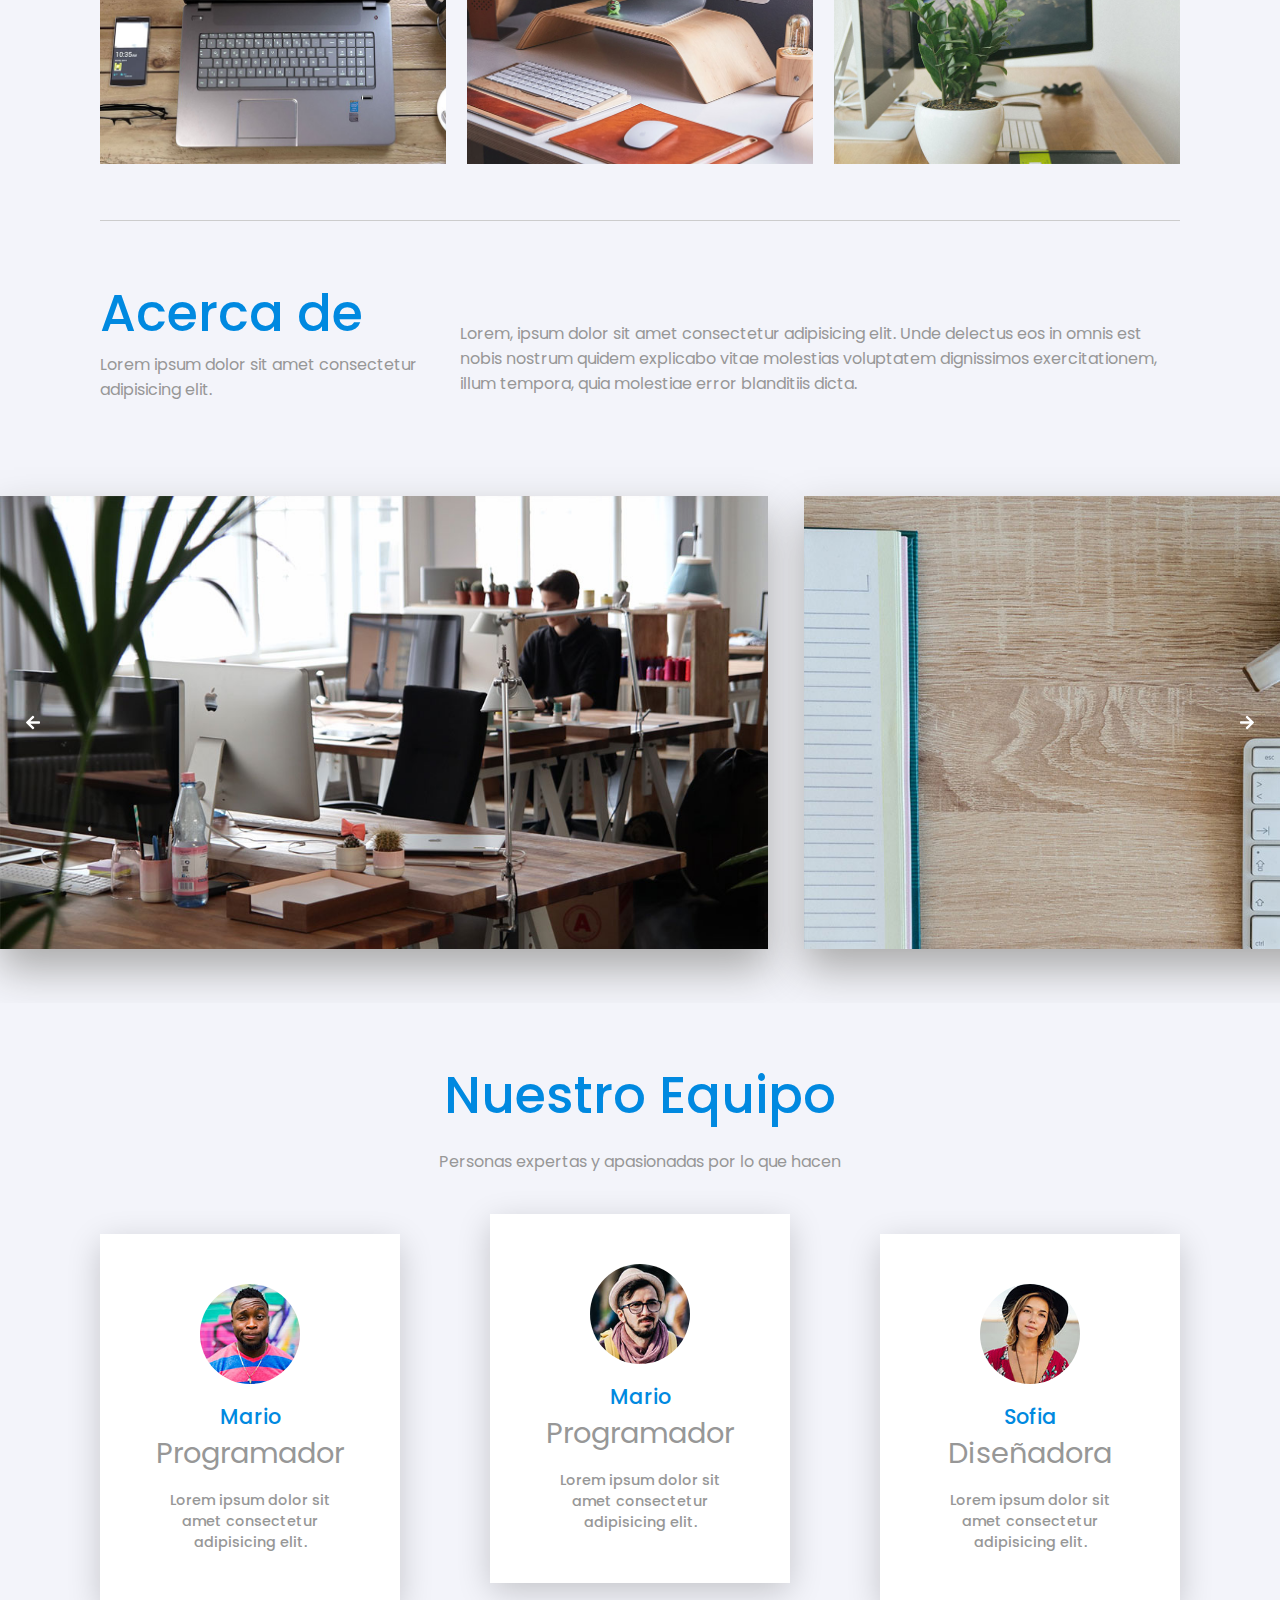
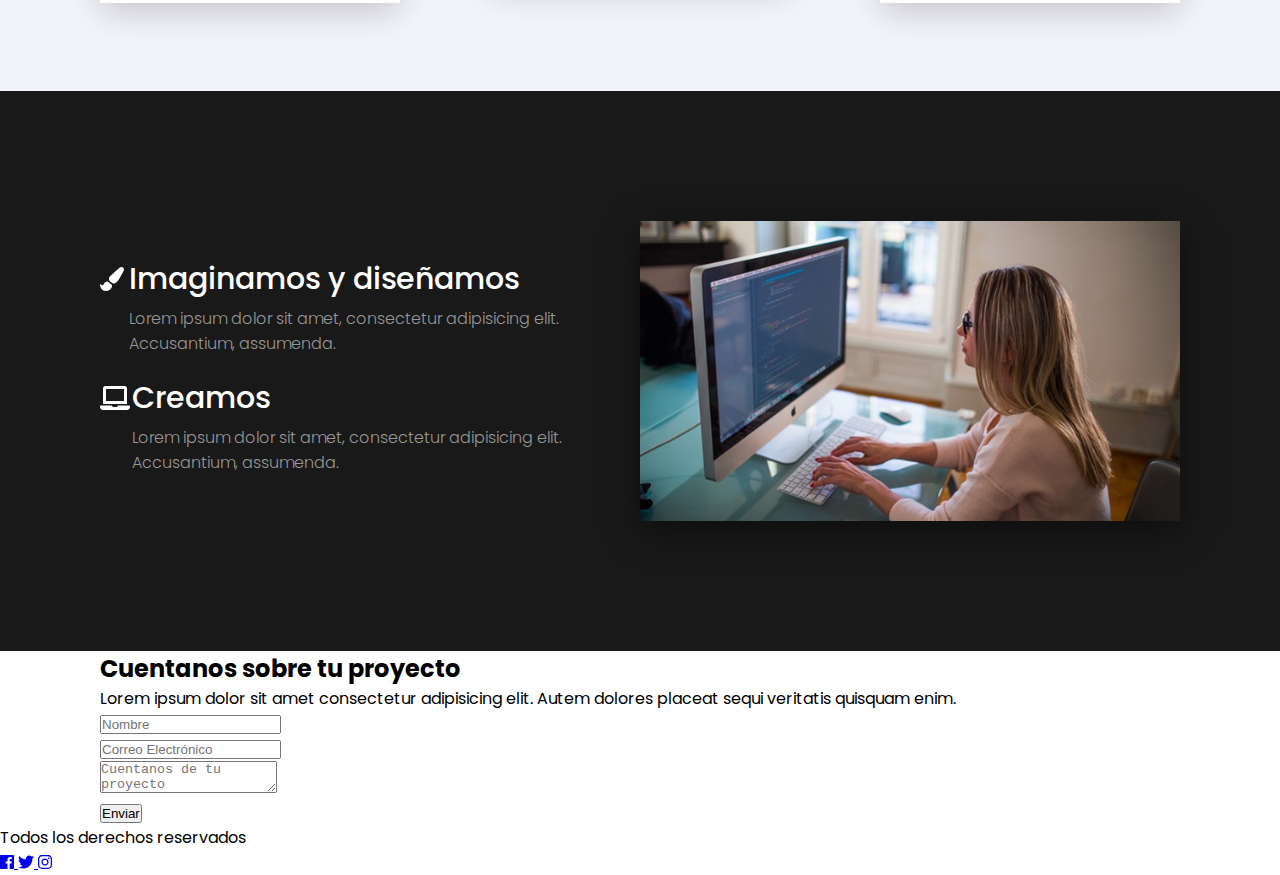
==== commit fc278717: "Aplicando estlso seccion mas info" ====
--- a/index.html
+++ b/index.html
@@ -221,34 +221,33 @@
         </section>
 
         <!-- Seccion Informacion extra -->
-        <section class="infor-extra">
+        <section class="info-extra">
             <div class="contenedor">
                 <div class="info">
 
                     <div class="contenido-info">
                         <div class="icono-info">
-                            <i class="fas fa-paint-brush"></i>
+                            <i class="fas fa-paint-brush" aria-hidden="true"></i>
                         </div>
                         <div class="texto-info">
                             <h4>Imaginamos y diseñamos</h4>
-                            <p>Lorem ipsum dolor sit amet consectetur adipisicing elit. Animi quidem aperiam veniam
-                                minima harum. Magni!</p>
+                            <p>Lorem ipsum dolor sit amet, consectetur adipisicing elit. Accusantium, assumenda.</p>
                         </div>
                     </div>
 
                     <div class="contenido-info">
                         <div class="icono-info">
-                            <i class="fas fa-laptop"></i>
+                            <i class="fa fa-laptop" aria-hidden="true"></i>
                         </div>
                         <div class="texto-info">
                             <h4>Creamos</h4>
-                            <p>Lorem ipsum dolor sit amet consectetur adipisicing elit. Animi quidem aperiam veniam
-                                minima harum. Magni!</p>
-                        </div>
-                    </div>
-
-                </div>
-                <div class="foto"></div>
+                            <p>Lorem ipsum dolor sit amet, consectetur adipisicing elit. Accusantium, assumenda.</p>
+                        </div>
+                    </div>
+
+                </div>
+                <div class="foto">
+                </div>
             </div>
         </section>
 
--- a/css/main.css
+++ b/css/main.css
@@ -359,4 +359,71 @@
     font-size: 0.9rem;
     font-weight: 500;
     color: #979797;
+}
+
+/* Seccion informacion Extra */
+
+.main .info-extra {
+    background: #191919;
+    padding: 130px 0;
+}
+
+.main .info-extra .contenedor {
+    display: flex;
+    flex-direction: row;
+    flex-wrap: wrap;
+    align-items: center;
+}
+
+.main .info-extra .contenedor .info {
+    width: 50%;
+}
+
+.main .info-extra .contenedor .contenido-info {
+    display: flex;
+    flex-direction: row;
+    flex-wrap: nowrap;
+    justify-content: center;
+}
+
+.main .info-extra .contenedor .info .contenido-info:first-child {
+    margin-bottom: 30px;
+}
+
+.main .info-extra .contenedor .info .contenido-info .icono-info {
+    width: 5%;
+}
+
+.main .info-extra .contenedor .info .contenido-info .icono-info .fa-paint-brush,
+.main .info-extra .contenedor .info .contenido-info .icono-info .fa-laptop {
+    font-size: 1.5rem;
+    color: #fff;
+}
+
+.main .info-extra .contenedor .info .contenido-info .texto-info {
+    margin-left: 1%;
+}
+
+.main .info-extra .contenedor .info .contenido-info .texto-info h4 {
+    font-size: 1.875rem;
+    line-height: 24px;
+    color: #fff;
+    font-weight: 500;
+    margin-bottom: 15px;
+}
+
+.main .info-extra .contenedor .info .contenido-info .texto-info p {
+    color: #979797;
+    font-size: 1rem;
+    font-weight: 300;
+    text-align: left;
+}
+
+.main .info-extra .contenedor .foto {
+    width: 50%;
+    height: 300px;
+    box-shadow: 0px 9px 32px -1px rgba(0, 0, 0, 0.5);
+    background-image: url('../img/info-foto.jpg');
+    background-position: center;
+    background-size: cover;
 }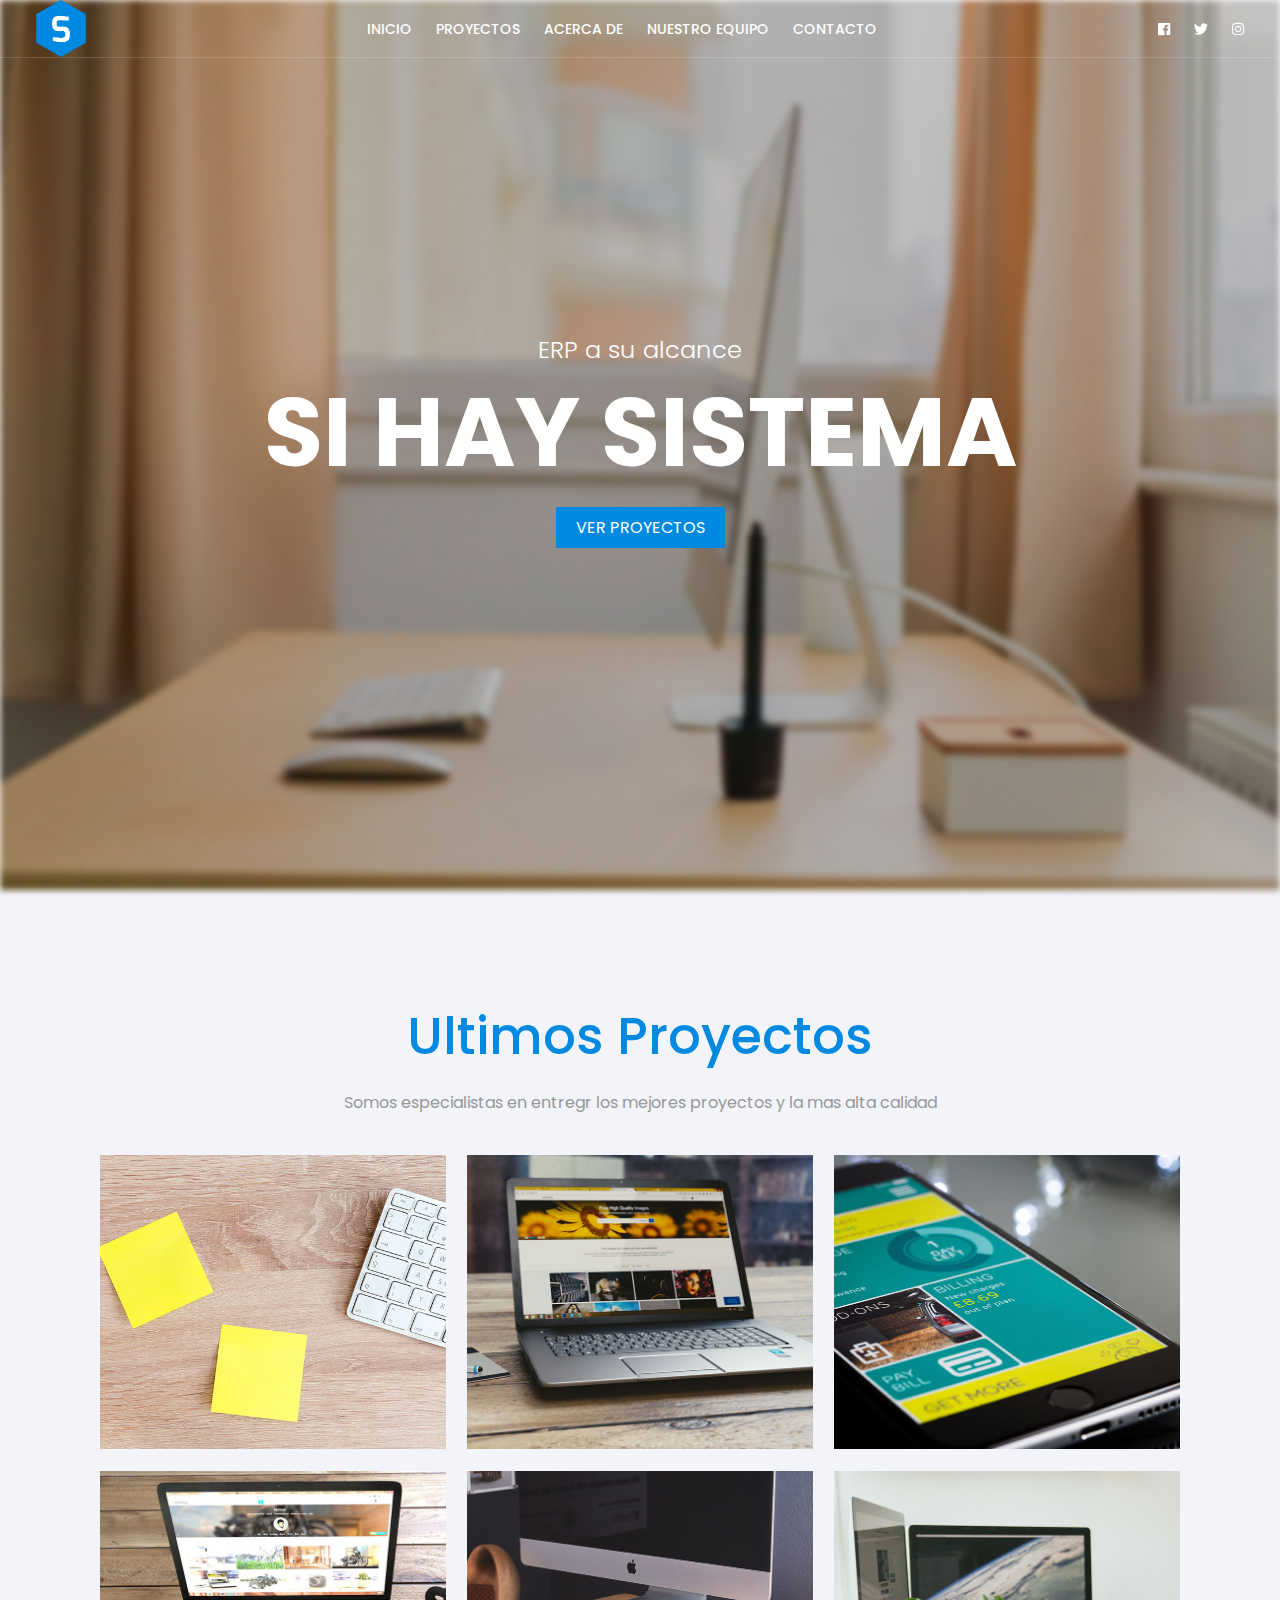
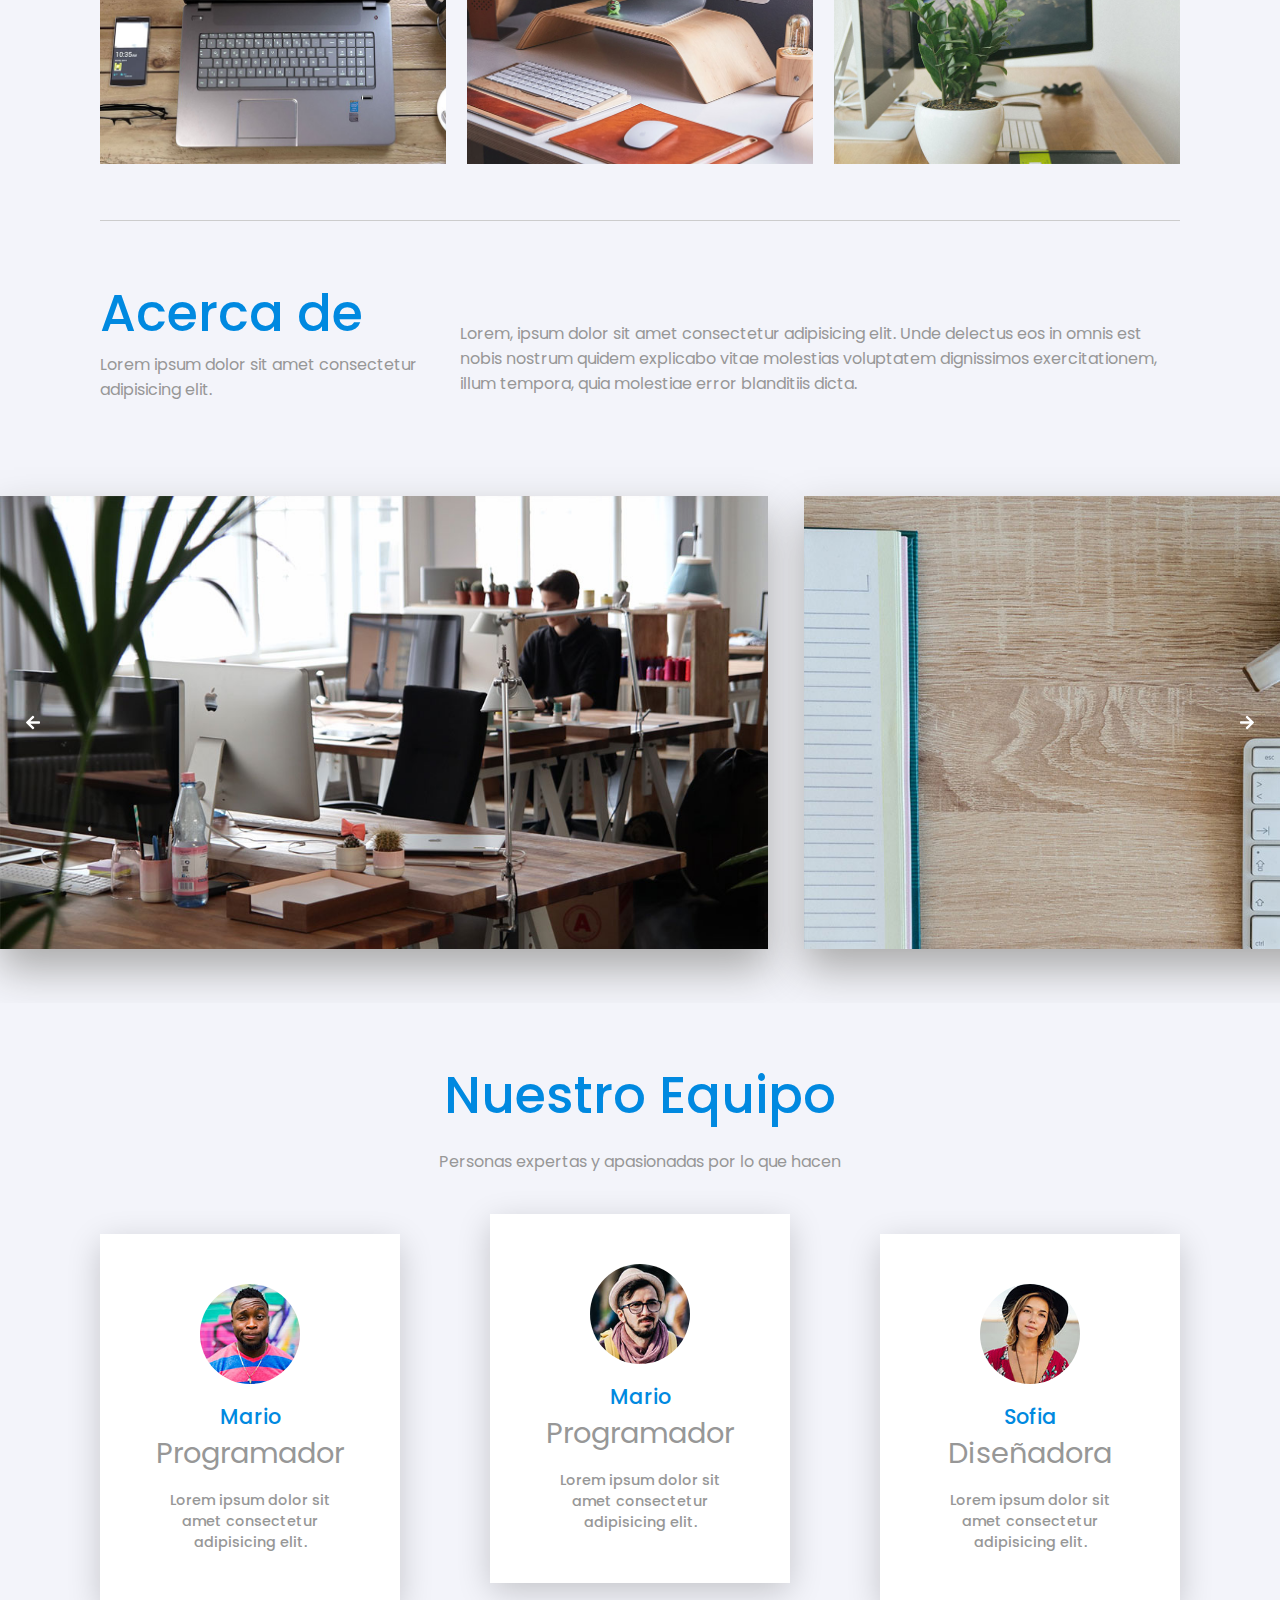
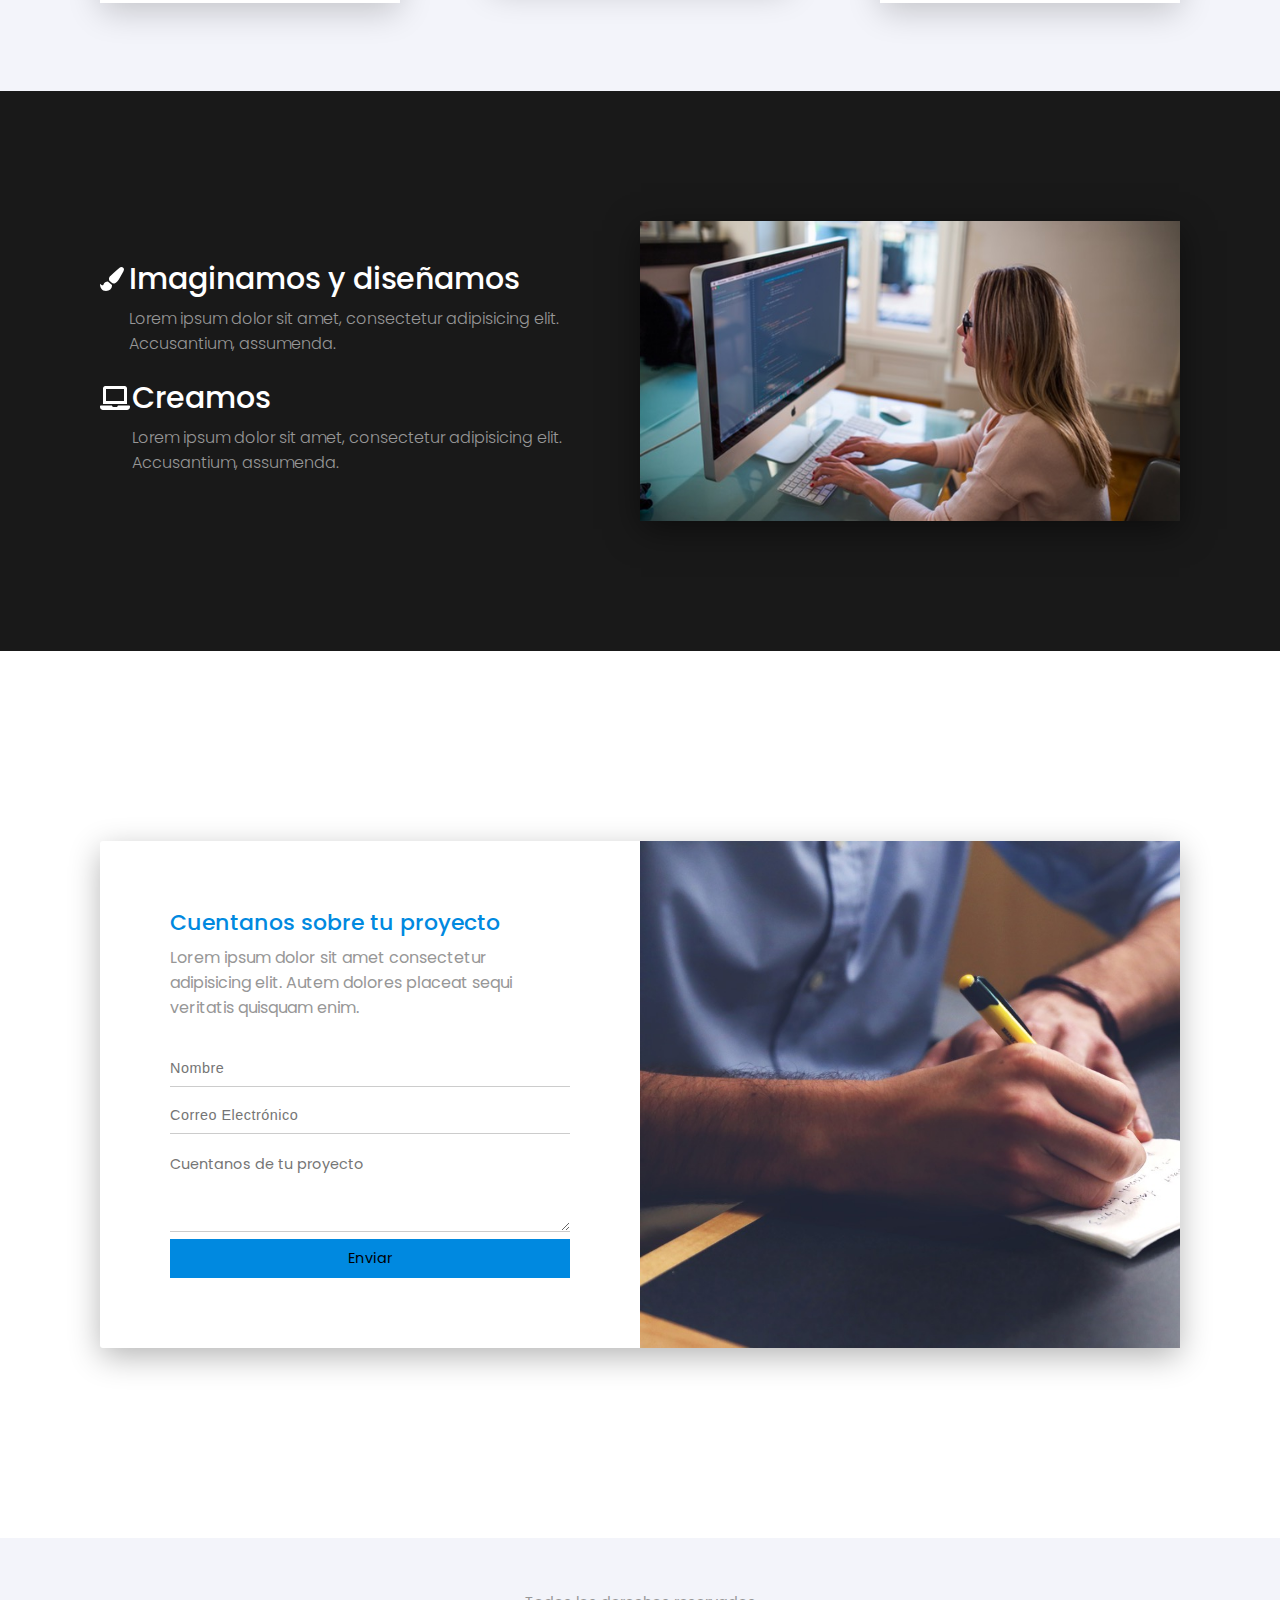
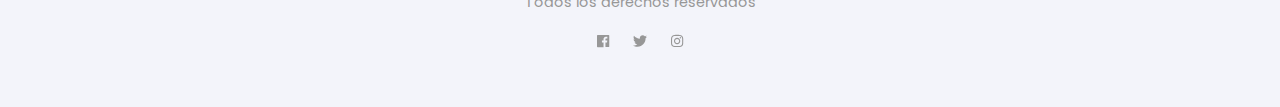
==== commit a4aefc23: "Modificando banner" ====
--- a/index.html
+++ b/index.html
@@ -98,8 +98,8 @@
         <section class="banner-principal">
             <div class="banner" id="banner"> </div>
             <div class="texto-banner">
-                <h2>Siempre Innovando</h2>
-                <h1>Design Studio</h1>
+                <h2>ERP a su alcance</h2>
+                <h1>SI HAY SISTEMA</h1>
                 <a href="#" class="scroll-suave">VER PROYECTOS</a>
             </div>
         </section>
--- a/css/main.css
+++ b/css/main.css
@@ -144,6 +144,9 @@
     background-position: center;
     background-size: cover;
     background-attachment: fixed;
+    filter: blur(3px);
+    opacity: 1;
+    visibility: inherit;
 }
 
 .main .banner-principal .texto-banner {
@@ -188,6 +191,7 @@
 
 .main .proyectos {
     background: #f3f4fa;
+    /* background: #282C30; */
     padding: 108px 0 54px 0;
 }
 
@@ -426,4 +430,128 @@
     background-image: url('../img/info-foto.jpg');
     background-position: center;
     background-size: cover;
+}
+
+/* Seccion contacto */
+
+.main .contacto {
+    padding: 190px 0;
+    background-image: url('../img/bg-contacto.jpg');
+    background-size: cover;
+    background-repeat: no-repeat;
+    background-attachment: fixed;
+}
+
+.main .contacto .contenedor-formulario {
+    background: #fff;
+    min-width: 485px;
+    border-radius: 3px;
+    box-shadow: 0px 9px 32px -1px rgba(0, 0, 0, 0.3);
+    display: flex;
+    justify-content: space-between;
+}
+
+.main .contacto .contenedor-formulario .formulario {
+    width: 50%;
+    padding: 70px;
+}
+
+.main .contacto .contenedor-formulario .formulario h2 {
+    font-size: 1.375rem;
+    line-height: 24px;
+    color: #0089E0;
+    font-weight: 500;
+    margin-bottom: 10px;
+}
+
+.main .contacto .contenedor-formulario .formulario p {
+    color: #979797;
+    font-size: 1rem;
+    font-weight: 400;
+    margin-bottom: 30px;
+}
+
+.main .contacto .contenedor-formulario .formulario form input[type="text"],
+.main .contacto .contenedor-formulario .formulario form input[type="email"] {
+    border: none;
+    border-bottom: 1px solid #ccc;
+    padding: 10px 0;
+    outline: none;
+    width: 100%;
+    margin-bottom: 10px;
+    color: #979797;
+    font-size: 0.9rem;
+    font-weight: 400;
+    letter-spacing: 0.5px;
+}
+
+.main .contacto .contenedor-formulario .formulario form textarea {
+    border: none;
+    border-bottom: 1px solid #ccc;
+    padding: 10px 0;
+    outline: none;
+    width: 100%;
+    max-width: 100%;
+    max-height: 100px;
+    min-height: 88px;
+    color: #979797;
+    font-size: 0.9rem;
+    font-weight: 400;
+    font-family: 'Poppins', sans-serif;
+    letter-spacing: 0;
+}
+
+.main .contacto .contenedor-formulario .formulario form input[type="submit"] {
+    width: 100%;
+    border: none;
+    border: 1px solid #0089E0;
+    padding: 8px;
+    background: #0089E0;
+    font-size: 0.9rem;
+    font-family: 'Poppins', sans-serif;
+    letter-spacing: 0.5px;
+    cursor: pointer;
+    transition: all .7s ease;
+}
+
+.main .contacto .contenedor-formulario .formulario form input[type="submit"]:hover {
+    background: #fff;
+    color: #0089E0;
+}
+
+.main .contacto .contenedor-formulario .foto {
+    width: 50%;
+    background-image: url('../img/foto-contacto.jpg');
+    background-size: cover;
+}
+
+/* PIE DE PAGINA */
+
+footer {
+    background: #F3F4FA;
+    padding: 54px 0;
+    text-align: center;
+}
+
+footer .copy {
+    color: #979797;
+    font-size: 0.9rem;
+    font-weight: 400;
+    margin-bottom: 15px;
+}
+
+footer .footer-redes a {
+    display: inline-block;
+    padding: 0 10px;
+    color: #979797;
+    text-decoration: none;
+    font-weight: 500;
+    font-size: 0.875rem;
+    letter-spacing: 0;
+    line-height: 1.5em;
+    transition: all .3s ease-in;
+}
+
+footer .footer-redes a:hover {
+    color: #0089E0;
 }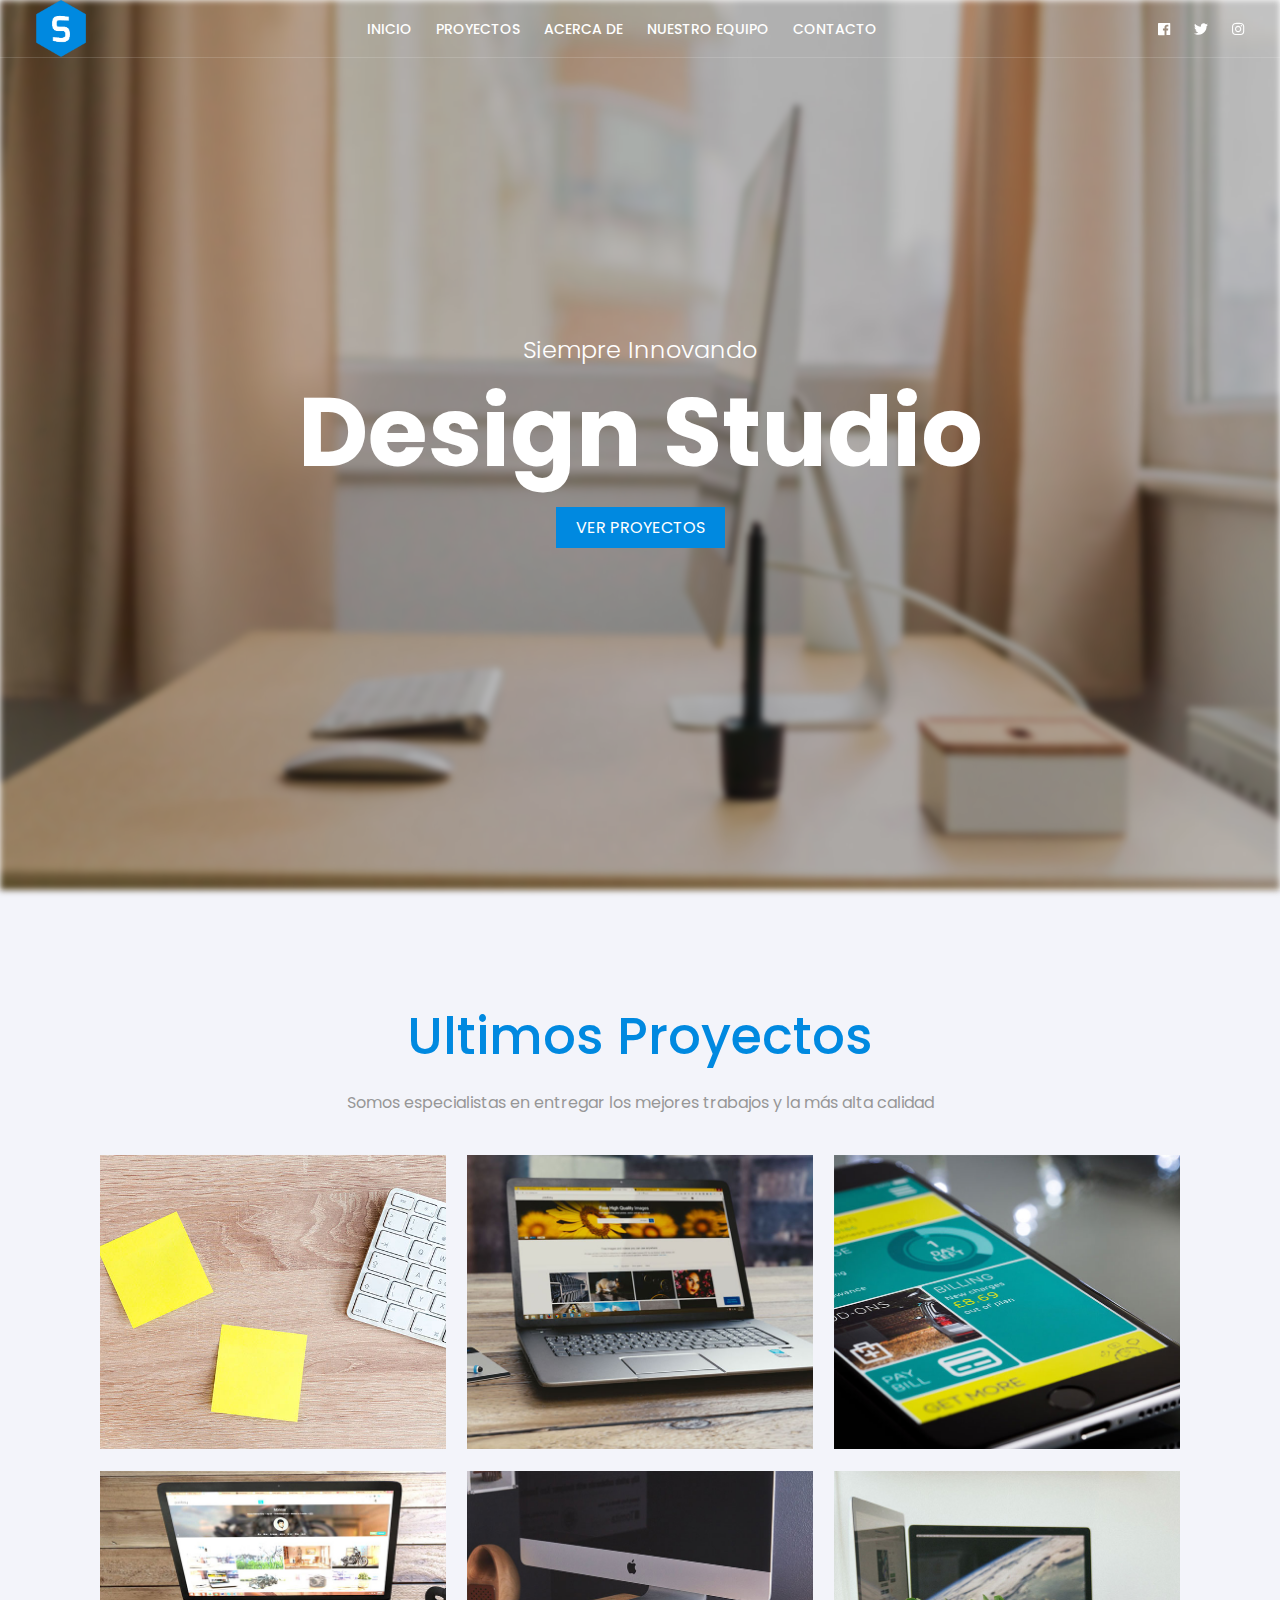
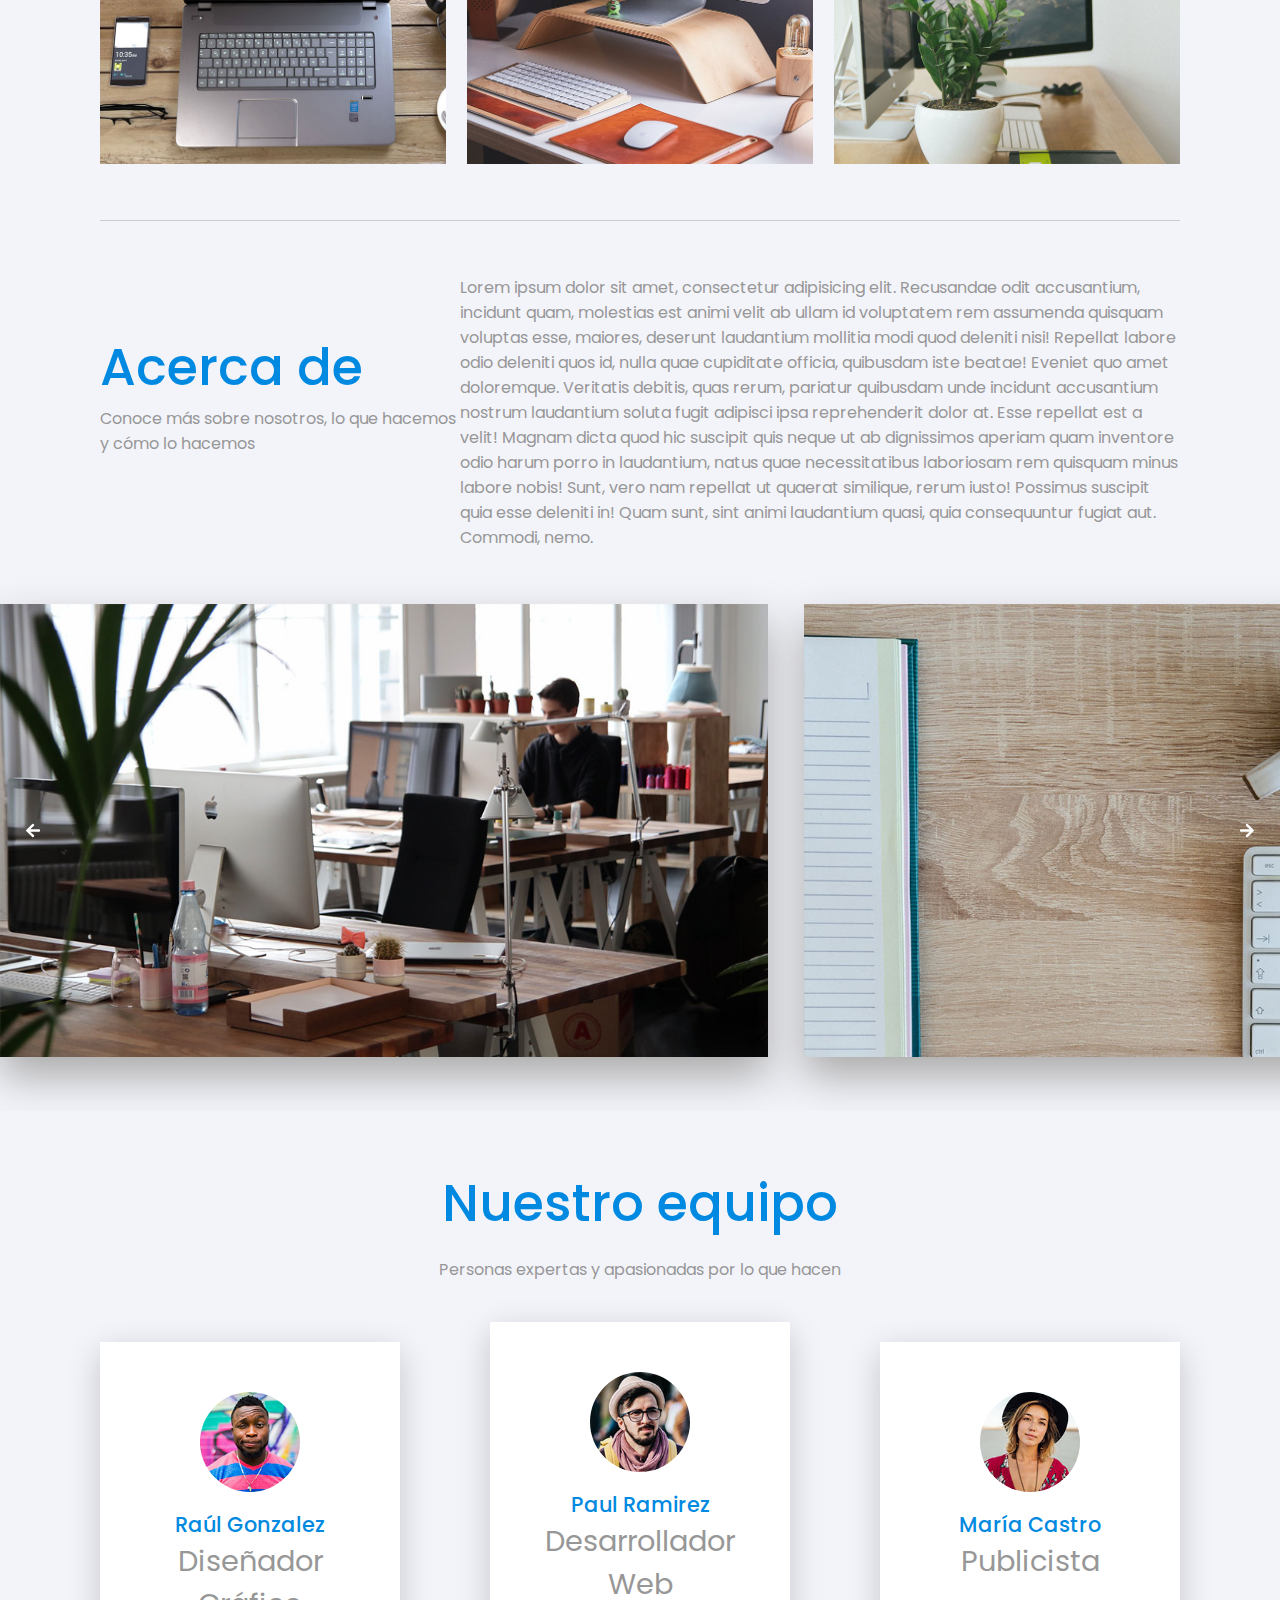
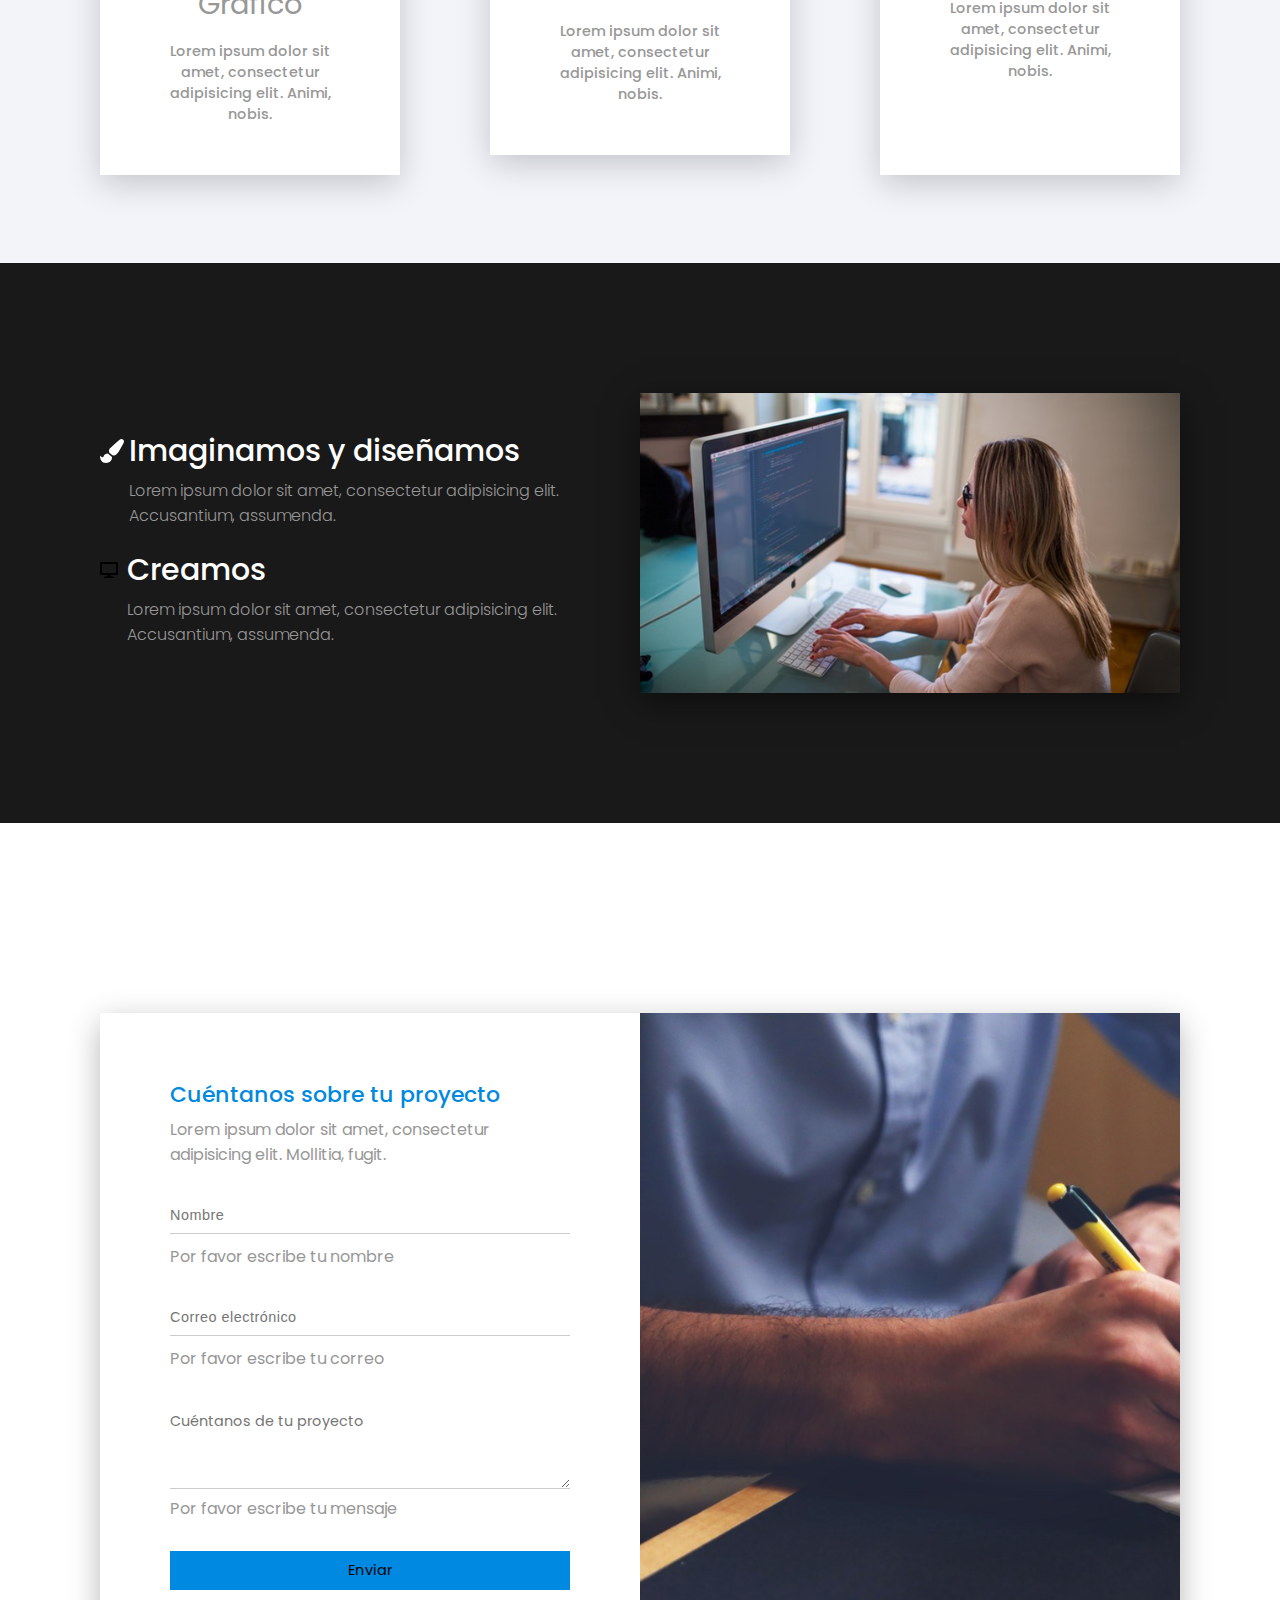
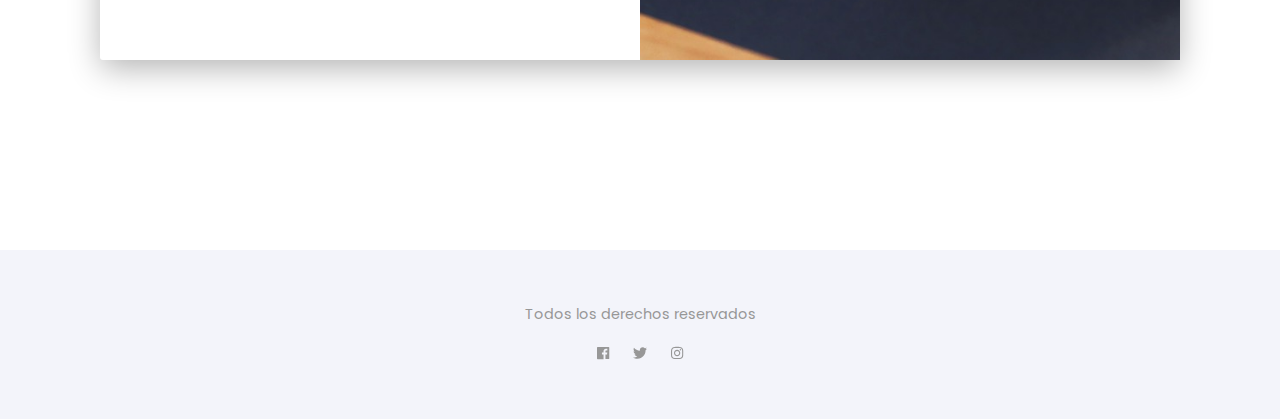
==== commit 3d7b14f8: "Aplcando altura dinamica para banner" ====
--- a/index.html
+++ b/index.html
@@ -92,78 +92,84 @@
 
     </div>
 
-    <!-- main -->
+    <!-- Main -->
     <section class="main">
-        <!-- Banner principal -->
+        <!-- Banner Principal -->
         <section class="banner-principal">
-            <div class="banner" id="banner"> </div>
+            <div class="banner" id="banner"></div>
             <div class="texto-banner">
-                <h2>ERP a su alcance</h2>
-                <h1>SI HAY SISTEMA</h1>
-                <a href="#" class="scroll-suave">VER PROYECTOS</a>
-            </div>
-        </section>
-
-        <!-- Seccion proyectos -->
+                <h2>Siempre Innovando</h2>
+                <h1>Design Studio</h1>
+                <a href="#proyectos" class="scroll-suave">VER PROYECTOS</a>
+            </div>
+        </section>
+
+        <!-- Proyectos -->
         <section class="proyectos" id="proyectos">
             <div class="contenedor">
                 <div class="titulo-seccion">
                     <h2>Ultimos Proyectos</h2>
-                    <p>Somos especialistas en entregr los mejores proyectos y la mas alta calidad</p>
+                    <p>Somos especialistas en entregar los mejores trabajos y la más alta calidad</p>
                 </div>
                 <div class="galeria-proyectos">
                     <div class="proyecto">
-                        <img src="img/proyecto1.jpg" alt="proyecto 1" class="imagen-proyecto">
-                    </div>
-                    <div class="proyecto">
-                        <img src="img/proyecto2.jpg" alt="proyecto 2" class="imagen-proyecto">
-                    </div>
-                    <div class="proyecto">
-                        <img src="img/proyecto3.jpg" alt="proyecto 3" class="imagen-proyecto">
-                    </div>
-                    <div class="proyecto">
-                        <img src="img/proyecto4.jpg" alt="proyecto 4" class="imagen-proyecto">
-                    </div>
-                    <div class="proyecto">
-                        <img src="img/proyecto5.jpg" alt="proyecto 5" class="imagen-proyecto">
-                    </div>
-                    <div class="proyecto">
-                        <img src="img/proyecto6.jpg" alt="proyecto 6" class="imagen-proyecto">
-                    </div>
-                </div>
-            </div>
-        </section>
-
-        <!-- Seccion acerca de -->
+                        <img src="img/proyecto1.jpg" alt="Proyecto" class="imagen-proyecto">
+                    </div>
+                    <div class="proyecto">
+                        <img src="img/proyecto2.jpg" alt="Proyecto" class="imagen-proyecto">
+                    </div>
+                    <div class="proyecto">
+                        <img src="img/proyecto3.jpg" alt="Proyecto" class="imagen-proyecto">
+                    </div>
+                    <div class="proyecto">
+                        <img src="img/proyecto4.jpg" alt="Proyecto" class="imagen-proyecto">
+                    </div>
+                    <div class="proyecto">
+                        <img src="img/proyecto5.jpg" alt="Proyecto" class="imagen-proyecto">
+                    </div>
+                    <div class="proyecto">
+                        <img src="img/proyecto6.jpg" alt="Proyecto" class="imagen-proyecto">
+                    </div>
+                </div>
+            </div>
+        </section>
+
+        <!-- Acerca de -->
         <section class="acerca-de" id="acercaDe">
             <div class="contenedor">
                 <div class="titulo-seccion">
                     <h2>Acerca de</h2>
-                    <p>Lorem ipsum dolor sit amet consectetur adipisicing elit. </p>
+                    <p>Conoce más sobre nosotros, lo que hacemos y cómo lo hacemos</p>
                 </div>
                 <div class="texto-acerca-de">
-                    <p>Lorem, ipsum dolor sit amet consectetur adipisicing elit. Unde delectus eos in omnis est nobis
-                        nostrum quidem explicabo vitae molestias voluptatem dignissimos exercitationem, illum tempora,
-                        quia
-                        molestiae error blanditiis dicta.</p>
-                </div>
-            </div>
-        </section>
-
-        <!-- Seccion Slider -->
+                    <p>Lorem ipsum dolor sit amet, consectetur adipisicing elit. Recusandae odit accusantium, incidunt
+                        quam, molestias est animi velit ab ullam id voluptatem rem assumenda quisquam voluptas esse,
+                        maiores, deserunt laudantium mollitia modi quod deleniti nisi! Repellat labore odio deleniti
+                        quos id, nulla quae cupiditate officia, quibusdam iste beatae! Eveniet quo amet doloremque.
+                        Veritatis debitis, quas rerum, pariatur quibusdam unde incidunt accusantium nostrum laudantium
+                        soluta fugit adipisci ipsa reprehenderit dolor at. Esse repellat est a velit! Magnam dicta quod
+                        hic suscipit quis neque ut ab dignissimos aperiam quam inventore odio harum porro in laudantium,
+                        natus quae necessitatibus laboriosam rem quisquam minus labore nobis! Sunt, vero nam repellat ut
+                        quaerat similique, rerum iusto! Possimus suscipit quia esse deleniti in! Quam sunt, sint animi
+                        laudantium quasi, quia consequuntur fugiat aut. Commodi, nemo.</p>
+                </div>
+            </div>
+        </section>
+
+        <!-- Slider -->
         <section class="contenedor-slider">
             <div class="slider" id="slider">
                 <div class="slide">
-                    <img src="img/slide1.jpg" alt="Slide 1">
+                    <img src="img/slide1.jpg" alt="Slide">
                 </div>
                 <div class="slide">
-                    <img src="img/slide2.jpg" alt="Slide 2">
+                    <img src="img/slide2.jpg" alt="Slide">
                 </div>
                 <div class="slide">
-                    <img src="img/slide3.jpg" alt="Slide 3">
+                    <img src="img/slide3.jpg" alt="Slide">
                 </div>
                 <div class="slide">
-                    <img src="img/slide4.jpg" alt="Slide 4">
+                    <img src="img/slide4.jpg" alt="Slide">
                 </div>
             </div>
             <div class="btn-anterior" id="btnAnterior">
@@ -174,60 +180,59 @@
             </div>
         </section>
 
-        <!-- Seccion Nuestro equipo -->
+        <!-- Nuestro equipo -->
         <section class="nuestro-equipo" id="equipo">
             <div class="contenedor">
                 <div class="titulo-seccion">
-                    <h2>Nuestro Equipo</h2>
+                    <h2>Nuestro equipo</h2>
                     <p>Personas expertas y apasionadas por lo que hacen</p>
                 </div>
                 <div class="equipo">
-                    <!-- Persona 1 -->
                     <div class="persona-equipo">
                         <div class="foto">
-                            <img src="img/foto1.jpg" alt="Foto 1">
+                            <img src="img/foto1.jpg" alt="Persona">
                         </div>
                         <div class="texto">
-                            <h3>Mario</h3>
-                            <h4>Programador</h4>
-                            <p>Lorem ipsum dolor sit amet consectetur adipisicing elit.</p>
-                        </div>
-                    </div>
-                    <!-- Persona 2 -->
+                            <h3>Raúl Gonzalez</h3>
+                            <h4>Diseñador Gráfico</h4>
+                            <p>Lorem ipsum dolor sit amet, consectetur adipisicing elit. Animi, nobis.</p>
+                        </div>
+                    </div>
+
                     <div class="persona-equipo">
                         <div class="foto">
-                            <img src="img/foto2.jpg" alt="Foto 2">
+                            <img src="img/foto2.jpg" alt="Persona">
                         </div>
                         <div class="texto">
-                            <h3>Mario</h3>
-                            <h4>Programador</h4>
-                            <p>Lorem ipsum dolor sit amet consectetur adipisicing elit.</p>
-                        </div>
-                    </div>
-                    <!-- Persona 3 -->
+                            <h3>Paul Ramirez</h3>
+                            <h4>Desarrollador Web</h4>
+                            <p>Lorem ipsum dolor sit amet, consectetur adipisicing elit. Animi, nobis.</p>
+                        </div>
+                    </div>
+
                     <div class="persona-equipo">
                         <div class="foto">
-                            <img src="img/foto3.jpg" alt="Foto 2">
+                            <img src="img/foto3.jpg" alt="Persona">
                         </div>
                         <div class="texto">
-                            <h3>Sofia</h3>
-                            <h4>Diseñadora</h4>
-                            <p>Lorem ipsum dolor sit amet consectetur adipisicing elit.</p>
-                        </div>
-                    </div>
-
-                </div>
-            </div>
-        </section>
-
-        <!-- Seccion Informacion extra -->
+                            <h3>María Castro</h3>
+                            <h4>Publicista</h4>
+                            <p>Lorem ipsum dolor sit amet, consectetur adipisicing elit. Animi, nobis.</p>
+                        </div>
+                    </div>
+
+                </div>
+            </div>
+        </section>
+
+        <!-- Seccion Información extra -->
         <section class="info-extra">
             <div class="contenedor">
                 <div class="info">
 
                     <div class="contenido-info">
                         <div class="icono-info">
-                            <i class="fas fa-paint-brush" aria-hidden="true"></i>
+                            <i class="fa fa-paint-brush" aria-hidden="true"></i>
                         </div>
                         <div class="texto-info">
                             <h4>Imaginamos y diseñamos</h4>
@@ -237,7 +242,7 @@
 
                     <div class="contenido-info">
                         <div class="icono-info">
-                            <i class="fa fa-laptop" aria-hidden="true"></i>
+                            <i class="fa fa-desktop" aria-hidden="true"></i>
                         </div>
                         <div class="texto-info">
                             <h4>Creamos</h4>
@@ -251,23 +256,25 @@
             </div>
         </section>
 
-        <!-- Seccion contacto -->
-        <div class="contacto" id="contacto">
+        <!-- Contacto -->
+        <div class="contacto" id="contacto" data-parallax="scroll" data-image-src="img/bg-contacto.jpg">
             <div class="contenedor">
                 <div class="contenedor-formulario">
-                    <div class="formulario">
-                        <h2>Cuentanos sobre tu proyecto</h2>
-                        <p>Lorem ipsum dolor sit amet consectetur adipisicing elit. Autem dolores placeat sequi
-                            veritatis quisquam enim.</p>
+                    <div class="formulario" id="formulario">
+                        <h2>Cuéntanos sobre tu proyecto</h2>
+                        <p>Lorem ipsum dolor sit amet, consectetur adipisicing elit. Mollitia, fugit.</p>
                         <form>
                             <div>
-                                <input type="text" name="nombre" placeholder="Nombre">
+                                <input type="text" name="nombre" placeholder="Nombre" id="nombre">
+                                <p class="error">Por favor escribe tu nombre</p>
                             </div>
                             <div>
-                                <input type="email" name="email" placeholder="Correo Electrónico">
+                                <input type="email" name="email" placeholder="Correo electrónico" id="email">
+                                <p class="error">Por favor escribe tu correo</p>
                             </div>
                             <div>
-                                <textarea name="mensaje" placeholder="Cuentanos de tu proyecto"></textarea>
+                                <textarea name="mensaje" placeholder="Cuéntanos de tu proyecto" id="mensaje"></textarea>
+                                <p class="error">Por favor escribe tu mensaje</p>
                             </div>
                             <div>
                                 <input type="submit" name="enviar" value="Enviar">
@@ -301,8 +308,9 @@
         </div>
     </footer>
 
-    <script src="js/jquery-3.3.1.min.js"></script>
+    <script src="js/jquery.min.js"></script>
     <script src="js/all.min.js"></script>
+    <script src="js/banner.js"></script>
     <script src="js/prefixfree.min.js"></script>
     <!-- <script src="js/fontawesome.min.js"></script> -->
 </body>
--- a/css/main.css
+++ b/css/main.css
@@ -124,7 +124,7 @@
 
 /* Estilos MAIN */
 
-/* Banner principal */
+/*Banner principal*/
 
 .main {
     width: 100%;
@@ -144,9 +144,7 @@
     background-position: center;
     background-size: cover;
     background-attachment: fixed;
-    filter: blur(3px);
-    opacity: 1;
-    visibility: inherit;
+    filter: blur(3px) grayscale(20%);
 }
 
 .main .banner-principal .texto-banner {
@@ -177,27 +175,26 @@
     text-decoration: none;
     display: inline-block;
     padding: 8px 20px;
-    background: #0089e0;
+    background: #0089E0;
     color: #fff;
     transition: all .7s ease;
 }
 
 .main .banner-principal .texto-banner a:hover {
     background: #fff;
-    color: #0089e0;
+    color: #0089E0;
 }
 
 /* Proyectos */
 
 .main .proyectos {
-    background: #f3f4fa;
-    /* background: #282C30; */
+    background: #F3F4FA;
     padding: 108px 0 54px 0;
 }
 
 .main .proyectos .galeria-proyectos {
     display: flex;
-    flex: row;
+    flex-direction: row;
     flex-wrap: wrap;
     justify-content: space-between;
     padding-bottom: 34px;
@@ -554,4 +551,158 @@
 
 footer .footer-redes a:hover {
     color: #0089E0;
+}
+
+/* MEDIA QUERIES */
+
+@media screen and (max-width:1040px) {
+    /* Seccion nuestro equipo */
+    .main .nuestro-equipo .titulo-seccion {
+        margin-bottom: 60px;
+    }
+    .main .nuestro-equipo .equipo .persona-equipo {
+        max-width: 100%;
+        display: flex;
+        flex-direction: row;
+        justify-content: center;
+        text-align: left;
+    }
+    .main .nuestro-equipo .equipo .persona-equipo:first-child {
+        top: -20px;
+    }
+    .main .nuestro-equipo .equipo .persona-equipo .foto {
+        margin-right: 20px;
+    }
+    /* Seccion informacion extra */
+    .main .info-extra .contenedor .info {
+        width: 100%;
+    }
+    .main .info-extra .contenedor .foto {
+        display: none;
+    }
+}
+
+@media screen and (max-width: 900px) {
+    /* Seccion encabezado */
+    .menu-bar-pc {
+        display: none;
+    }
+    .menu-mobile {
+        display: block;
+        width: 100%;
+        padding: 5px 18px;
+        background: #fff;
+        color: #444444;
+        position: fixed;
+        top: 0;
+        left: 0;
+        z-index: 100;
+    }
+    .menu-mobile .barra {
+        display: flex;
+        justify-content: space-between;
+        align-items: center;
+    }
+    .menu-mobile .logo {
+        width: 40px;
+    }
+    .menu-mobile .barra .fa-bars {
+        font-size: 1.4rem;
+        color: #444444;
+    }
+    .menu-mobile .menu-principal {
+        width: 80%;
+        display: block;
+        position: fixed;
+        top: 56px;
+        left: -100%;
+        border-bottom: 1px solid rgba(204, 204, 204, 0.5);
+        border-right: 1px solid rgba(204, 204, 204, 0.5);
+        box-shadow: 0px 1px 5px -1px rgba(0, 0, 0, 0.2);
+        background: #fff;
+        /* padding: 0; */
+        text-align: center;
+    }
+    .menu-mobile .menu-principal a {
+        display: block;
+        padding: 10px;
+        color: #444444;
+        border: 1px solid rgba(204, 204, 204, 0.5);
+    }
+    .menu-mobile .menu-principal a:hover {
+        background: #f7f7f7;
+    }
+    .fixed-header {
+        display: none;
+    }
+    /* seccion Main */
+    .main {
+        margin-top: 0;
+    }
+    /* Seccion acerca de */
+    .main .acerca-de .contenedor .titulo-seccion,
+    .main .acerca-de .contenedor .texto-acerca-de {
+        width: 100%;
+        text-align: center;
+    }
+    /* Seccion contacto */
+    .main .contacto .contenedor-formulario .formulario {
+        width: 100%;
+        text-align: center;
+    }
+    .main .contacto .contenedor-formulario .foto {
+        display: none;
+    }
+    .main .contacto .contenedor-formulario .formulario form input[type="text"],
+    .main .contacto .contenedor-formulario .formulario form input[type="email"],
+    .main .contacto .contenedor-formulario .formulario form textarea {
+        text-align: center;
+    }
+}
+
+@media screen and (max-width:550px) {
+    /* Seccion banner principal */
+    .main .banner-principal .texto-banner h1 {
+        font-size: 4rem;
+    }
+    /* Titulos secciones */
+    .titulo-seccion h2 {
+        font-size: 2.125rem;
+    }
+    /* Proyectos */
+    .main .proyectos .galeria-proyectos .proyecto {
+        width: 49%;
+    }
+    /* Nuestro equipo */
+    .main .nuestro-equipo .equipo .persona-equipo {
+        flex-direction: column;
+        align-items: center;
+        text-align: center;
+    }
+    /* Infomacion Extra */
+    .main .info-extra .contenedor .info .contenido-info {
+        flex-wrap: wrap;
+        text-align: center;
+    }
+    .main .info-extra .contenedor .info .contenido-info .icono-info {
+        width: 100%;
+        margin-bottom: 25px;
+    }
+    .main .info-extra .contenedor .info .contenido-info .icono-info .fa-paint-brush,
+    .main .info-extra .contenedor .info .contenido-info .icono-info .fa-laptop {
+        font-size: 3.5rem;
+    }
+    .main .info-extra .contenedor .info .contenido-info .texto-info {
+        margin-left: 0;
+    }
+    .main .info-extra .contenedor .info .contenido-info .texto-info h4 {
+        font-size: 1.175rem;
+    }
+    .main .info-extra .contenedor .info .contenido-info:first-child {
+        margin-bottom: 40px;
+    }
+    /*Contacto*/
+    .main .contacto .contenedor-formulario .formulario {
+        padding: 70px 40px;
+    }
 }